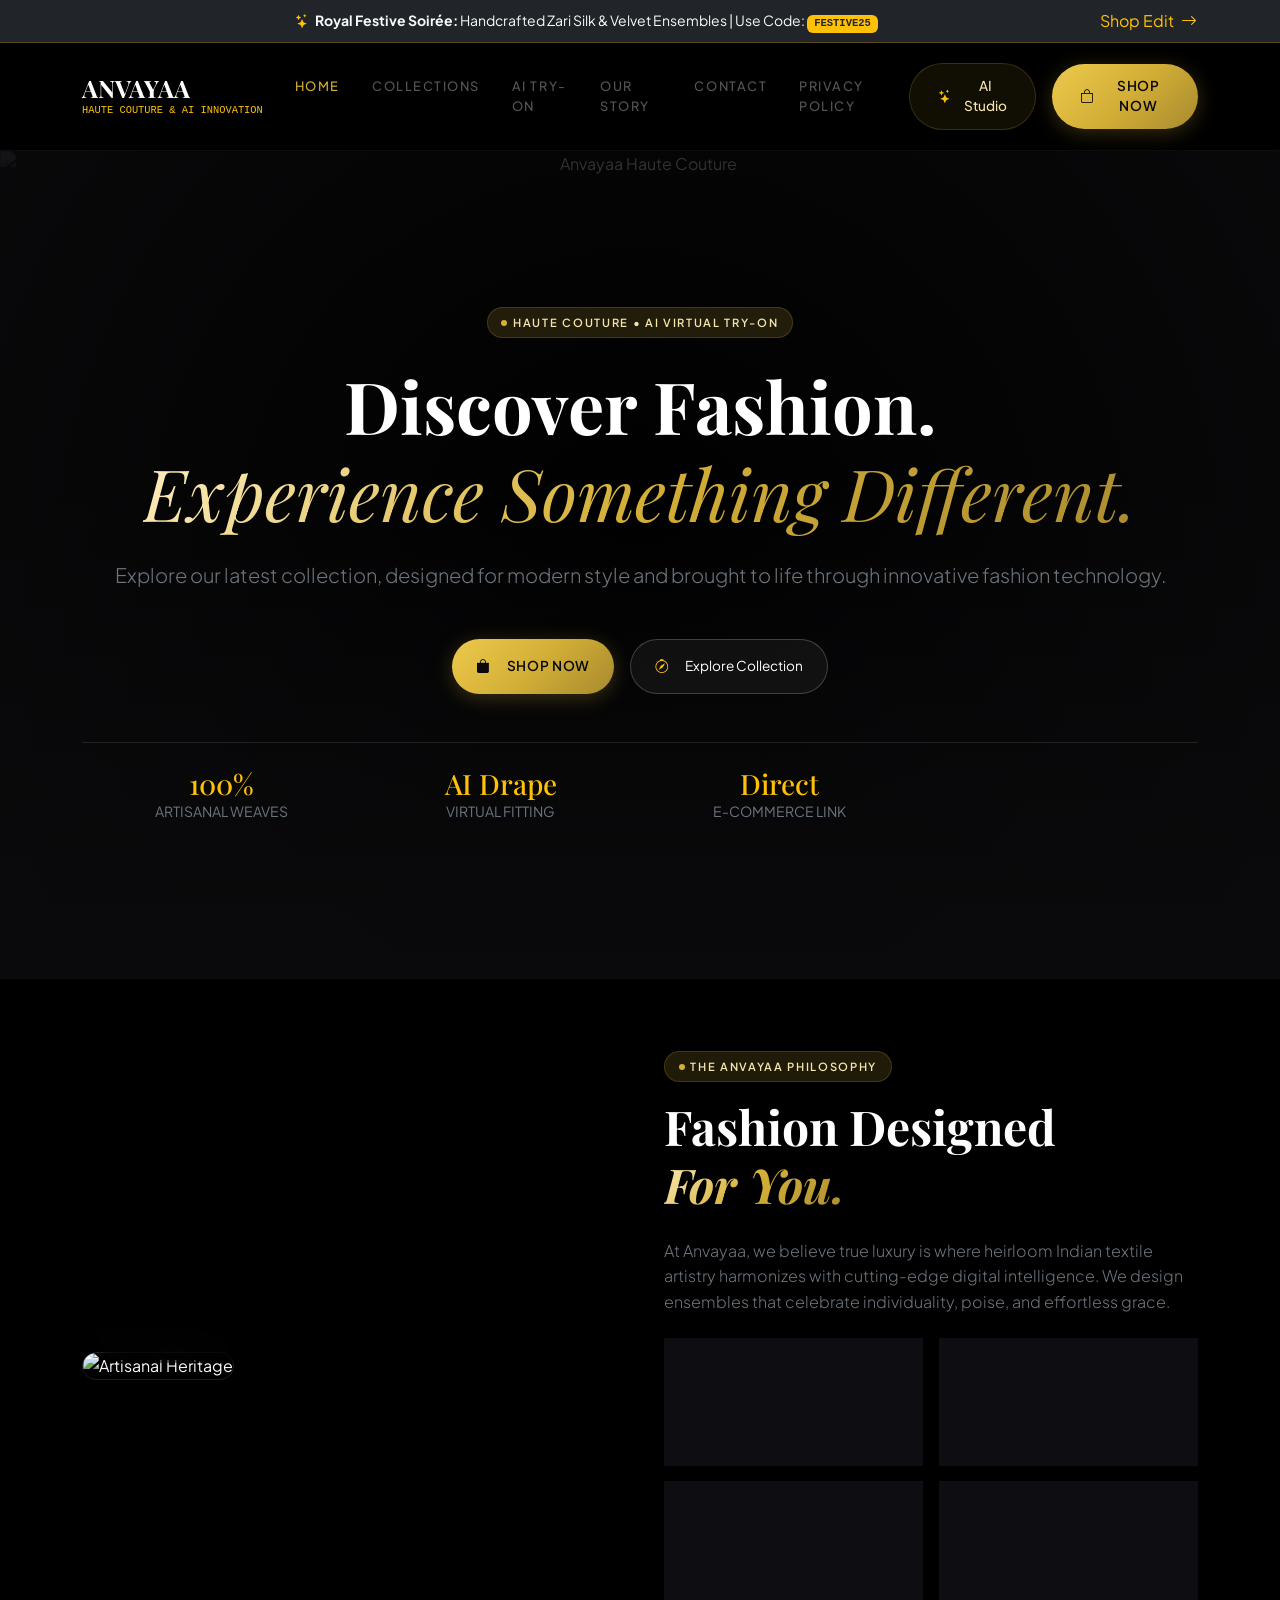
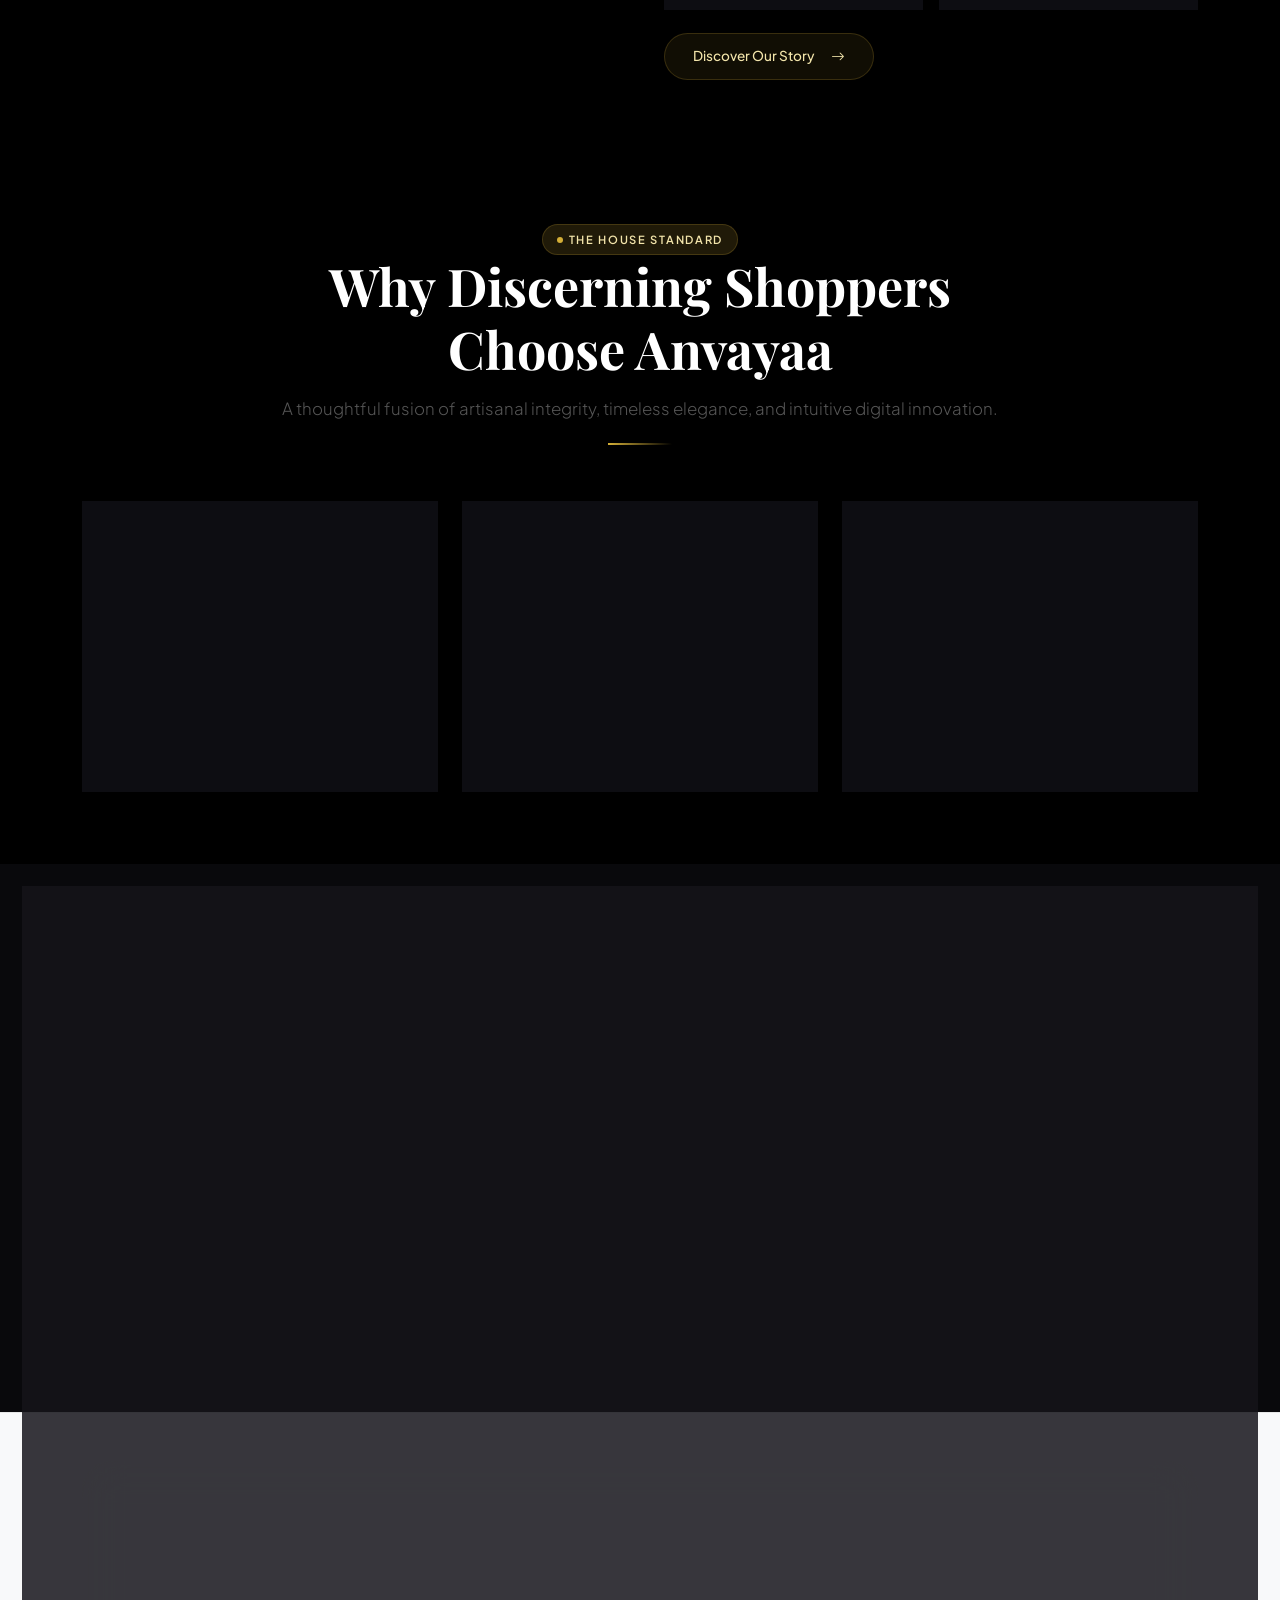
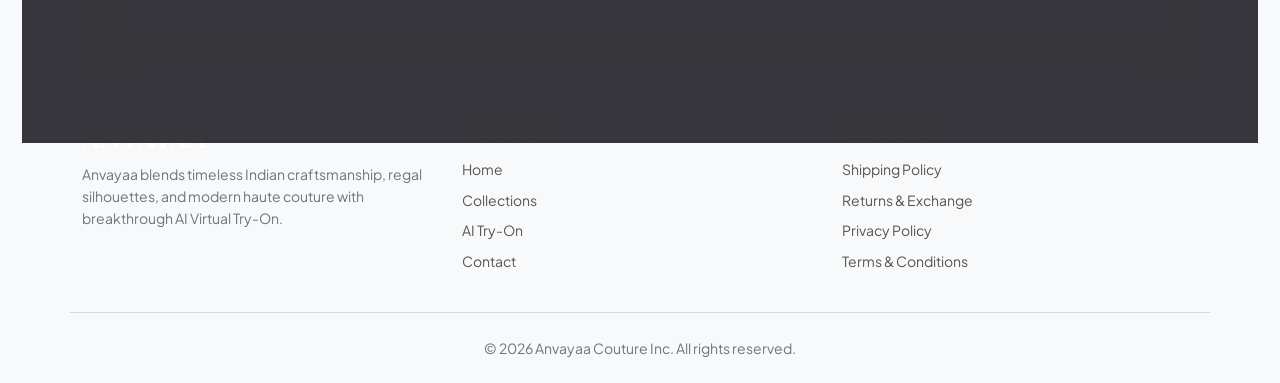
==== index.html @ 6bc441fd "site" ====
<!DOCTYPE html>
<html lang="en">
<head>
  <!-- Favicon -->
  <link rel="icon" type="image/png" href="favicon.png">
  <link rel="shortcut icon" href="favicon.ico">

  <meta charset="UTF-8">
  <meta name="viewport" content="width=device-width, initial-scale=1.0">
  <title>Anvayaa | Modern Haute Couture & AI Virtual Try-On</title>
  <meta name="description" content="Discover Anvayaa: Luxury Indian ethnic wear, regal bridal couture, contemporary fusion prêt, and cutting-edge AI Virtual Try-On.">
  <meta name="keywords" content="Anvayaa, Indian Haute Couture, AI Virtual Try-On, Luxury Bridal Lehengas, Designer Silk Sarees, Royal Anarkalis, Men Imperial Bandhgalas">
  <link rel="canonical" href="https://anvayaafashion.com/">

  <!-- OpenGraph Tags -->
  <meta property="og:type" content="website">
  <meta property="og:title" content="Anvayaa | Modern Couture & AI Virtual Try-On">
  <meta property="og:description" content="Anvayaa blends timeless Indian craftsmanship, regal silhouettes, and modern haute couture with breakthrough AI Virtual Try-On.">
  <meta property="og:image" content="https://images.unsplash.com/photo-1558769132-cb1aea458c5e?w=1200&auto=format&fit=crop&q=80">
  <meta property="og:url" content="https://anvayaafashion.com/">

  <!-- Bootstrap 5 CSS CDN -->
  <link href="https://cdn.jsdelivr.net/npm/bootstrap@5.3.3/dist/css/bootstrap.min.css" rel="stylesheet">
  <!-- Bootstrap Icons CDN -->
  <link rel="stylesheet" href="https://cdn.jsdelivr.net/npm/bootstrap-icons@1.11.3/font/bootstrap-icons.min.css">
  
  <!-- Custom Luxury Stylesheet -->
  <link rel="stylesheet" href="css/styles.css">

  <!-- Schema.org JSON-LD Structured Data -->
  <script type="application/ld+json">
  {
    "@context": "https://schema.org",
    "@type": "ClothingStore",
    "name": "Anvayaa",
    "url": "https://anvayaafashion.com",
    "description": "Anvayaa blends timeless Indian craftsmanship, regal silhouettes, and modern haute couture with breakthrough AI Virtual Try-On.",
    "email": "concierge@anvayaafashion.com",
    "telephone": "+91 98765 43210",
    "sameAs": [
      "https://instagram.com/anvayaafashion",
      "https://facebook.com/anvayaafashion",
      "https://youtube.com/@anvayaafashion"
    ]
  }
  </script>
</head>
<body class="bg-black text-light">

  <!-- Top Announcement Bar -->
  <div class="bg-dark text-center py-2 px-3 border-bottom border-warning border-opacity-25">
    <div class="container d-flex justify-content-between align-items-center gap-2">
      <div class="small mx-auto text-warning-subtle text-truncate">
        <i class="bi bi-stars text-warning me-1"></i>
        <strong>Royal Festive Soirée:</strong> Handcrafted Zari Silk & Velvet Ensembles | Use Code: <span class="badge text-bg-warning text-dark font-monospace">FESTIVE25</span>
      </div>
      <a href="http://localhost:8100/products?category=festive" data-ecommerce-link="shop" target="_blank" class="btn btn-link text-warning p-0 small text-decoration-none d-none d-md-inline">
        Shop Edit <i class="bi bi-arrow-right ms-1"></i>
      </a>
    </div>
  </div>

  <!-- Navigation Bar -->
  <nav class="navbar navbar-expand-lg navbar-dark navbar-luxury sticky-top">
    <div class="container">
      <a class="navbar-brand d-flex flex-column text-white" href="index.html">
        <span class="font-serif-luxury fw-bold tracking-widest h4 m-0">ANVAYAA</span>
        <span class="small text-warning text-uppercase tracking-widest font-monospace" style="font-size: 0.65rem;">HAUTE COUTURE & AI INNOVATION</span>
      </a>

      <div class="d-flex align-items-center gap-2 d-lg-none">
        <a href="http://localhost:8100/products" data-ecommerce-link="shop" target="_blank" class="btn btn-gold btn-sm">SHOP NOW</a>
        <button class="navbar-toggler border-0 text-white" type="button" data-bs-toggle="offcanvas" data-bs-target="#offcanvasNavbar">
          <i class="bi bi-list fs-2"></i>
        </button>
      </div>

      <div class="collapse navbar-collapse" id="navbarNav">
        <ul class="navbar-nav mx-auto">
          <li class="nav-item"><a class="nav-link active" href="index.html">Home</a></li>
          <li class="nav-item"><a class="nav-link" href="collections.html">Collections</a></li>
          <li class="nav-item"><a class="nav-link" href="ai-try-on.html">AI Try-On</a></li>
          <li class="nav-item"><a class="nav-link" href="about.html">Our Story</a></li>
          <li class="nav-item"><a class="nav-link" href="contact.html">Contact</a></li>
          <li class="nav-item"><a class="nav-link" href="privacy-policy.html">Privacy Policy</a></li>
        </ul>

        <div class="d-flex align-items-center gap-3">
          <a href="http://localhost:8100/ai-try-ons" data-ecommerce-link="ai-try-on" target="_blank" class="btn btn-gold-outline btn-sm">
            <i class="bi bi-stars text-warning me-1"></i> AI Studio
          </a>
          <a href="http://localhost:8100/products" data-ecommerce-link="shop" target="_blank" class="btn btn-gold btn-sm">
            <i class="bi bi-bag me-1"></i> SHOP NOW
          </a>
        </div>
      </div>
    </div>
  </nav>

  <!-- Mobile Offcanvas Drawer -->
  <div class="offcanvas offcanvas-end bg-black text-white" tabindex="-1" id="offcanvasNavbar">
    <div class="offcanvas-header border-bottom border-secondary border-opacity-25">
      <h5 class="offcanvas-title font-serif-luxury text-warning">ANVAYAA NAVIGATION</h5>
      <button type="button" class="btn-close btn-close-white" data-bs-dismiss="offcanvas"></button>
    </div>
    <div class="offcanvas-body d-flex flex-column justify-content-between">
      <ul class="navbar-nav">
        <li class="nav-item py-2"><a class="nav-link text-white fs-5 font-serif-luxury" href="index.html">Home</a></li>
        <li class="nav-item py-2"><a class="nav-link text-white fs-5 font-serif-luxury" href="collections.html">Collections</a></li>
        <li class="nav-item py-2"><a class="nav-link text-white fs-5 font-serif-luxury" href="ai-try-on.html">AI Virtual Try-On</a></li>
        <li class="nav-item py-2"><a class="nav-link text-white fs-5 font-serif-luxury" href="about.html">Our Story</a></li>
        <li class="nav-item py-2"><a class="nav-link text-white fs-5 font-serif-luxury" href="contact.html">Contact Concierge</a></li>
        <li class="nav-item py-2"><a class="nav-link text-white fs-5 font-serif-luxury" href="privacy-policy.html">Privacy Policy</a></li>
      </ul>

      <div class="py-4">
        <a href="http://localhost:8100/products" data-ecommerce-link="shop" target="_blank" class="btn btn-gold w-100 py-3 mb-3">
          <i class="bi bi-bag me-2"></i> SHOP ON E-COMMERCE
        </a>
      </div>
    </div>
  </div>

  <main>
    <!-- HERO SECTION -->
    <section class="hero-section text-center text-white py-5">
      <img src="https://images.unsplash.com/photo-1558769132-cb1aea458c5e?w=1920&auto=format&fit=crop&q=85" alt="Anvayaa Haute Couture" class="hero-bg-img">
      <div class="hero-overlay"></div>
      
      <div class="container position-relative z-1 py-5">
        <div class="mb-4">
          <span class="badge-gold-glow">HAUTE COUTURE • AI VIRTUAL TRY-ON</span>
        </div>
        <h1 class="display-2 font-serif-luxury fw-bold mb-4">
          Discover Fashion. <br>
          <span class="gold-gradient-text fst-italic fw-normal">Experience Something Different.</span>
        </h1>
        <p class="lead text-secondary max-w-2xl mx-auto fw-light mb-5">
          Explore our latest collection, designed for modern style and brought to life through innovative fashion technology.
        </p>

        <div class="d-flex flex-column flex-sm-row justify-content-center gap-3">
          <a href="http://localhost:8100/products" data-ecommerce-link="shop" target="_blank" class="btn btn-gold px-4 py-3">
            <i class="bi bi-bag-fill me-2"></i> SHOP NOW
          </a>
          <a href="collections.html" class="btn btn-luxury-outline px-4 py-3">
            <i class="bi bi-compass me-2 text-warning"></i> Explore Collection
          </a>
        </div>

        <div class="row text-center mt-5 pt-4 border-top border-white border-opacity-10 max-w-3xl mx-auto">
          <div class="col-6 col-md-3 mb-3 mb-md-0">
            <div class="h3 font-serif-luxury text-warning mb-0">100%</div>
            <div class="small text-uppercase text-secondary">Artisanal Weaves</div>
          </div>

          <div class="col-6 col-md-3">
            <div class="h3 font-serif-luxury text-warning mb-0">AI Drape</div>
            <div class="small text-uppercase text-secondary">Virtual Fitting</div>
          </div>
          <div class="col-6 col-md-3">
            <div class="h3 font-serif-luxury text-warning mb-0">Direct</div>
            <div class="small text-uppercase text-secondary">E-Commerce Link</div>
          </div>
        </div>
      </div>
    </section>

    <!-- BRAND STORY INTRODUCTION -->
    <section class="py-5 bg-black" id="brand-story">
      <div class="container py-4">
        <div class="row align-items-center g-5">
          <div class="col-lg-6">
            <div class="position-relative">
              <img src="https://images.unsplash.com/photo-1610030469983-98e550d6193c?w=1000&auto=format&fit=crop&q=80" alt="Artisanal Heritage" class="img-fluid rounded-4 shadow-lg border border-secondary border-opacity-25">
              <div class="position-absolute bottom-0 start-0 end-0 p-4 m-3 glass-card-gold border-warning border-opacity-25">
                <div class="d-flex align-items-center gap-3">
                  <div class="rounded-circle bg-warning bg-opacity-20 p-2 text-warning">
                    <i class="bi bi-stars fs-4"></i>
                  </div>
                  <div>
                    <div class="fw-bold text-white small">The Soul of Craftsmanship</div>
                    <div class="small text-secondary" style="font-size: 0.75rem;">Hand-embellished zari, mulberry silks & bespoke draping</div>
                  </div>
                </div>
              </div>
            </div>
          </div>

          <div class="col-lg-6">
            <span class="badge-gold-glow mb-3">THE ANVAYAA PHILOSOPHY</span>
            <h2 class="display-5 font-serif-luxury fw-bold text-white mb-4">
              Fashion Designed <br><span class="gold-gradient-text fst-italic font-normal">For You.</span>
            </h2>
            <p class="text-secondary fw-light mb-4">
              At Anvayaa, we believe true luxury is where heirloom Indian textile artistry harmonizes with cutting-edge digital intelligence. We design ensembles that celebrate individuality, poise, and effortless grace.
            </p>

            <div class="row g-3 mb-4">
              <div class="col-sm-6">
                <div class="p-3 glass-card h-100">
                  <div class="text-warning small fw-bold text-uppercase mb-1"><i class="bi bi-feather me-1"></i> Fashion Quality</div>
                  <div class="small text-secondary">Finest handwoven silks, modal blends, and meticulous tailoring.</div>
                </div>
              </div>
              <div class="col-sm-6">
                <div class="p-3 glass-card h-100">
                  <div class="text-warning small fw-bold text-uppercase mb-1"><i class="bi bi-palette me-1"></i> Design Approach</div>
                  <div class="small text-secondary">Regal imperial silhouettes tailored for contemporary cosmopolitan life.</div>
                </div>
              </div>
              <div class="col-sm-6">
                <div class="p-3 glass-card h-100">
                  <div class="text-warning small fw-bold text-uppercase mb-1"><i class="bi bi-heart me-1"></i> Customer First</div>
                  <div class="small text-secondary">Intuitive AI visualization and effortless shopping direct from our store.</div>
                </div>
              </div>
              <div class="col-sm-6">
                <div class="p-3 glass-card h-100">
                  <div class="text-warning small fw-bold text-uppercase mb-1"><i class="bi bi-shield-check me-1"></i> Integrity</div>
                  <div class="small text-secondary">Transparent craftsmanship, secure commerce, and privacy safeguards.</div>
                </div>
              </div>
            </div>

            <a href="about.html" class="btn btn-gold-outline">
              Discover Our Story <i class="bi bi-arrow-right ms-2"></i>
            </a>
          </div>
        </div>
      </div>
    </section>

    <!-- WHY CHOOSE US SECTION -->
    <section class="py-5 bg-black">
      <div class="container py-4">
        <div class="section-header">
          <span class="badge-gold-glow">THE HOUSE STANDARD</span>
          <h2>Why Discerning Shoppers Choose Anvayaa</h2>
          <p>A thoughtful fusion of artisanal integrity, timeless elegance, and intuitive digital innovation.</p>
          <div class="divider-gold"></div>
        </div>

        <div class="row g-4">
          <div class="col-md-6 col-lg-4">
            <div class="glass-card p-4 h-100 d-flex flex-column justify-content-between">
              <div>
                <div class="rounded-3 bg-warning bg-opacity-15 p-3 text-warning d-inline-block mb-3"><i class="bi bi-gem fs-4"></i></div>
                <h3 class="h5 font-serif-luxury text-white">Artisanal Quality</h3>
                <p class="small text-secondary">Every fabric, thread, and gemstone is selected with rigorous attention to drape, texture, and lasting durability.</p>
              </div>
              <div class="pt-3 border-top border-secondary border-opacity-25 text-warning small text-uppercase fw-bold">Craftsmanship</div>
            </div>
          </div>

          <div class="col-md-6 col-lg-4">
            <div class="glass-card p-4 h-100 d-flex flex-column justify-content-between">
              <div>
                <div class="rounded-3 bg-warning bg-opacity-15 p-3 text-warning d-inline-block mb-3"><i class="bi bi-palette fs-4"></i></div>
                <h3 class="h5 font-serif-luxury text-white">Curated Modern Style</h3>
                <p class="small text-secondary">Timeless royal Indian heritage gracefully unified with sleek contemporary silhouettes and runway trends.</p>
              </div>
              <div class="pt-3 border-top border-secondary border-opacity-25 text-warning small text-uppercase fw-bold">Design Ethos</div>
            </div>
          </div>

          <div class="col-md-6 col-lg-4">
            <div class="glass-card p-4 h-100 d-flex flex-column justify-content-between">
              <div>
                <div class="rounded-3 bg-warning bg-opacity-15 p-3 text-warning d-inline-block mb-3"><i class="bi bi-cpu fs-4"></i></div>
                <h3 class="h5 font-serif-luxury text-white">AI Virtual Try-On</h3>
                <p class="small text-secondary">Visualize apparel on your own photo before placing an order. Experience natural drape and fit simulation.</p>
              </div>
              <div class="pt-3 border-top border-secondary border-opacity-25 text-warning small text-uppercase fw-bold">Innovation</div>
            </div>
          </div>
        </div>
      </div>
    </section>

    <!-- PROMOTIONAL CTA BANNER -->
    <section class="py-5" style="background-color: #09090C;">
      <div class="container py-4">
        <div class="glass-card-gold p-5 text-center position-relative overflow-hidden">
          <div class="position-relative z-1 max-w-2xl mx-auto">
            <span class="badge-gold-glow mb-3">OFFICIAL E-COMMERCE STORE OPEN</span>
            <h2 class="display-5 font-serif-luxury fw-bold text-white mb-3">
              Ready to Discover Your Next <br><span class="gold-gradient-text fst-italic">Signature Couture Piece?</span>
            </h2>
            <p class="text-secondary fw-light mb-4">
              Step into our official online store to browse the complete catalog, choose custom sizes, experience live AI try-ons, and enjoy swift doorstep delivery.
            </p>
            <a href="http://localhost:8100/products" data-ecommerce-link="shop" target="_blank" class="btn btn-gold btn-lg px-5 py-3">
              <i class="bi bi-bag-fill me-2"></i> SHOP NOW ON E-COMMERCE
            </a>
          </div>
        </div>
      </div>
    </section>
  </main>

  <!-- FOOTER -->
  <footer class="pt-5 pb-4">
    <div class="container">
      <div class="glass-card-gold p-4 p-md-5 mb-5 border-warning border-opacity-25">
        <div class="row align-items-center g-4">
          <div class="col-lg-6">
            <div class="text-warning small text-uppercase fw-bold mb-1"><i class="bi bi-stars me-1"></i> Private VIP Salon</div>
            <h3 class="h3 font-serif-luxury text-white mb-2">Receive Exclusive Preview Invites</h3>
            <p class="small text-secondary mb-0">Join our discerning circle for early access to limited drops and private trunk shows.</p>
          </div>
          <div class="col-lg-6">
            <form id="vip-newsletter-form" class="d-flex gap-2">
              <input type="email" required placeholder="Enter your VIP email address..." class="form-control rounded-pill bg-black border-secondary text-white px-4">
              <button type="submit" class="btn btn-gold text-nowrap">Join Circle</button>
            </form>
            <div id="vip-form-response" class="mt-2"></div>
          </div>
        </div>
      </div>

      <div class="row g-4 pb-4 border-bottom border-secondary border-opacity-25">
        <div class="col-lg-4">
          <span class="font-serif-luxury h3 fw-bold text-white">ANVAYAA</span>
          <p class="small text-secondary mt-2">Anvayaa blends timeless Indian craftsmanship, regal silhouettes, and modern haute couture with breakthrough AI Virtual Try-On.</p>
        </div>
        <div class="col-6 col-md-4">
          <div class="small text-white text-uppercase fw-bold mb-3">Navigation</div>
          <ul class="list-unstyled small">
            <li class="mb-2"><a href="index.html">Home</a></li>
            <li class="mb-2"><a href="collections.html">Collections</a></li>
            <li class="mb-2"><a href="ai-try-on.html">AI Try-On</a></li>
            <li class="mb-2"><a href="contact.html">Contact</a></li>
          </ul>
        </div>
        <div class="col-6 col-md-4">
          <div class="small text-white text-uppercase fw-bold mb-3">Client Care</div>
          <ul class="list-unstyled small">
            <li class="mb-2"><a href="shipping-policy.html">Shipping Policy</a></li>
            <li class="mb-2"><a href="return-refund-policy.html">Returns & Exchange</a></li>
            <li class="mb-2"><a href="privacy-policy.html">Privacy Policy</a></li>
            <li class="mb-2"><a href="terms.html">Terms & Conditions</a></li>
          </ul>
        </div>
      </div>
      <div class="pt-4 text-center small text-secondary">© 2026 Anvayaa Couture Inc. All rights reserved.</div>
    </div>
  </footer>

  <script src="https://cdn.jsdelivr.net/npm/bootstrap@5.3.3/dist/js/bootstrap.bundle.min.js"></script>
  <script src="js/config.js"></script>
  <script src="js/main.js"></script>

  <script src="js/ai-try-on.js"></script>
</body>
</html>
---- css/styles.css ----
/* ==========================================================================
   Anvayaa Haute Couture - Standalone HTML5 / CSS3 / Bootstrap 5 Luxury Theme
   ========================================================================== */

@import url('https://fonts.googleapis.com/css2?family=Playfair+Display:ital,wght@0,400..900;1,400..900&family=Plus+Jakarta+Sans:ital,wght@0,200..800;1,200..800&display=swap');

:root {
  --bg-primary: #ffffff;
  --bg-secondary: #f5f5f5;
  --bg-card: #ffffff;
  --bg-glass: rgba(255, 255, 255, 0.9);
  
  --gold-primary: #D4AF37;
  --gold-light: #F3E5AB;
  --gold-dark: #997F25;
  --gold-gradient: linear-gradient(135deg, #ECC94B 0%, #D4AF37 50%, #A68A2E 100%);
  
  --text-primary: #212529;
  --text-secondary: #555555;
  --text-muted: #777777;
  
  --border-subtle: rgba(212, 175, 55, 0.2);
  --border-glass: rgba(255, 255, 255, 0.08);

  --font-serif: 'Playfair Display', Georgia, serif;
  --font-sans: 'Plus Jakarta Sans', -apple-system, sans-serif;
}

html {
  scroll-behavior: smooth;
}

body {
  background-color: var(--bg-primary);
  color: var(--text-primary);
  font-family: var(--font-sans);
  overflow-x: hidden;
  line-height: 1.6;
}

::selection {
  background: var(--gold-primary);
  color: #000;
}

/* Typography Classes */
.font-serif-luxury {
  font-family: var(--font-serif);
}

.font-sans-modern {
  font-family: var(--font-sans);
}

.gold-gradient-text {
  background: linear-gradient(135deg, #FFF0C2 0%, #D4AF37 50%, #AA8C30 100%);
  -webkit-background-clip: text;
  -webkit-text-fill-color: transparent;
}

/* Luxury Glassmorphism & Cards */
.glass-card {
  background: rgba(18, 18, 24, 0.75);
  backdrop-filter: blur(16px);
  -webkit-backdrop-filter: blur(16px);
  border: 1px solid var(--border-glass);
  border-radius: 1.5rem;
}

.glass-card-gold {
  background: rgba(22, 20, 26, 0.85);
  backdrop-filter: blur(20px);
  -webkit-backdrop-filter: blur(20px);
  border: 1px solid var(--border-subtle);
  border-radius: 1.75rem;
  box-shadow: 0 10px 40px rgba(0, 0, 0, 0.4);
}

/* Luxury Buttons */
.btn-gold {
  background: var(--gold-gradient);
  color: #0A0A0C !important;
  font-weight: 600;
  letter-spacing: 0.05em;
  border: none;
  border-radius: 50rem;
  padding: 0.75rem 1.75rem;
  transition: all 0.3s cubic-bezier(0.4, 0, 0.2, 1);
  box-shadow: 0 4px 20px rgba(212, 175, 55, 0.25);
  display: inline-flex;
  align-items: center;
  justify-content: center;
  gap: 0.5rem;
  text-transform: uppercase;
  font-size: 0.85rem;
}

.btn-gold:hover {
  background: linear-gradient(135deg, #FFF3C4 0%, #E5C158 50%, #C4A135 100%);
  box-shadow: 0 6px 28px rgba(212, 175, 55, 0.45);
  transform: translateY(-2px);
  color: #000 !important;
}

.btn-gold-outline {
  background: rgba(212, 175, 55, 0.08);
  color: var(--gold-light) !important;
  border: 1px solid var(--border-subtle);
  border-radius: 50rem;
  padding: 0.75rem 1.75rem;
  transition: all 0.3s ease;
  display: inline-flex;
  align-items: center;
  justify-content: center;
  gap: 0.5rem;
  font-size: 0.85rem;
  font-weight: 500;
}

.btn-gold-outline:hover {
  background: rgba(212, 175, 55, 0.2);
  border-color: var(--gold-primary);
  color: #FFF0C2 !important;
  transform: translateY(-2px);
}

.btn-luxury-outline {
  background: rgba(255, 255, 255, 0.05);
  color: #fff !important;
  border: 1px solid rgba(255, 255, 255, 0.2);
  border-radius: 50rem;
  padding: 0.75rem 1.75rem;
  transition: all 0.3s ease;
  display: inline-flex;
  align-items: center;
  justify-content: center;
  gap: 0.5rem;
  font-size: 0.85rem;
}

.btn-luxury-outline:hover {
  background: rgba(255, 255, 255, 0.15);
  border-color: rgba(255, 255, 255, 0.4);
}

/* Badges */
.badge-gold-glow {
  background: rgba(212, 175, 55, 0.15);
  color: var(--gold-light);
  border: 1px solid var(--border-subtle);
  padding: 0.35rem 0.85rem;
  border-radius: 50rem;
  font-size: 0.7rem;
  letter-spacing: 0.15em;
  text-transform: uppercase;
  font-weight: 600;
  display: inline-flex;
  align-items: center;
  gap: 0.35rem;
}

.badge-gold-glow::before {
  content: '';
  width: 6px;
  height: 6px;
  border-radius: 50%;
  background: var(--gold-primary);
  display: inline-block;
}

/* Header & Navbar */
.navbar-luxury {
  background: transparent;
  transition: all 0.3s ease;
  border-bottom: 1px solid rgba(255, 255, 255, 0.05);
  padding: 1.25rem 0;
}

.navbar-luxury.scrolled {
  background: rgba(10, 10, 12, 0.92);
  backdrop-filter: blur(18px);
  border-bottom: 1px solid var(--border-subtle);
  padding: 0.85rem 0;
  box-shadow: 0 10px 30px rgba(0, 0, 0, 0.5);
}

.navbar-luxury .nav-link {
  color: var(--text-secondary) !important;
  font-size: 0.8rem;
  letter-spacing: 0.12em;
  text-transform: uppercase;
  font-weight: 500;
  padding: 0.5rem 1rem !important;
  transition: color 0.3s ease;
}

.navbar-luxury .nav-link:hover,
.navbar-luxury .nav-link.active {
  color: var(--gold-primary) !important;
}

/* Hero Section */
.hero-section {
  position: relative;
  min-height: 92vh;
  display: flex;
  align-items: center;
  background: #000;
  overflow: hidden;
}

.hero-bg-img {
  position: absolute;
  inset: 0;
  width: 100%;
  height: 100%;
  object-fit: cover;
  opacity: 0.45;
  filter: brightness(0.7);
}

.hero-overlay {
  position: absolute;
  inset: 0;
  background: radial-gradient(circle at center, transparent 0%, rgba(10, 10, 12, 0.85) 100%),
              linear-gradient(to top, #0A0A0C 0%, transparent 60%);
}

/* Section Header */
.section-header {
  max-width: 48rem;
  margin-left: auto;
  margin-right: auto;
  text-align: center;
  margin-bottom: 3.5rem;
}

.section-header h2 {
  font-family: var(--font-serif);
  font-weight: 700;
  font-size: 2.5rem;
  color: #fff;
  line-height: 1.2;
}

@media (min-width: 768px) {
  .section-header h2 {
    font-size: 3.25rem;
  }
}

.section-header p {
  color: var(--text-secondary);
  font-weight: 300;
  font-size: 1.05rem;
  margin-top: 1rem;
}

.divider-gold {
  width: 4rem;
  height: 2px;
  background: linear-gradient(90deg, var(--gold-primary), transparent);
  margin: 1.25rem auto 0;
}

/* 360 Viewer Canvas */
.viewer-canvas-box {
  position: relative;
  width: 100%;
  aspect-ratio: 3/4;
  border-radius: 1.25rem;
  overflow: hidden;
  background: #000;
  border: 1px solid var(--border-glass);
}

.viewer-canvas-box img {
  width: 100%;
  height: 100%;
  object-fit: cover;
  transition: transform 0.5s ease;
}

.viewer-canvas-box img.zoomed {
  transform: scale(1.3);
  cursor: zoom-out;
}

/* Footer */
footer {
  background: #f8f9fa;
  border-top: 1px solid rgba(0, 0, 0, 0.08);
}

footer a {
  color: var(--text-secondary);
  text-decoration: none;
  transition: color 0.3s ease;
}

footer a:hover {
  color: var(--gold-primary);
}

/* Custom Scrollbar */
::-webkit-scrollbar {
  width: 8px;
}
::-webkit-scrollbar-track {
  background: #0A0A0C;
}
::-webkit-scrollbar-thumb {
  background: #27272A;
  border-radius: 4px;
}
::-webkit-scrollbar-thumb:hover {
  background: var(--gold-primary);
}
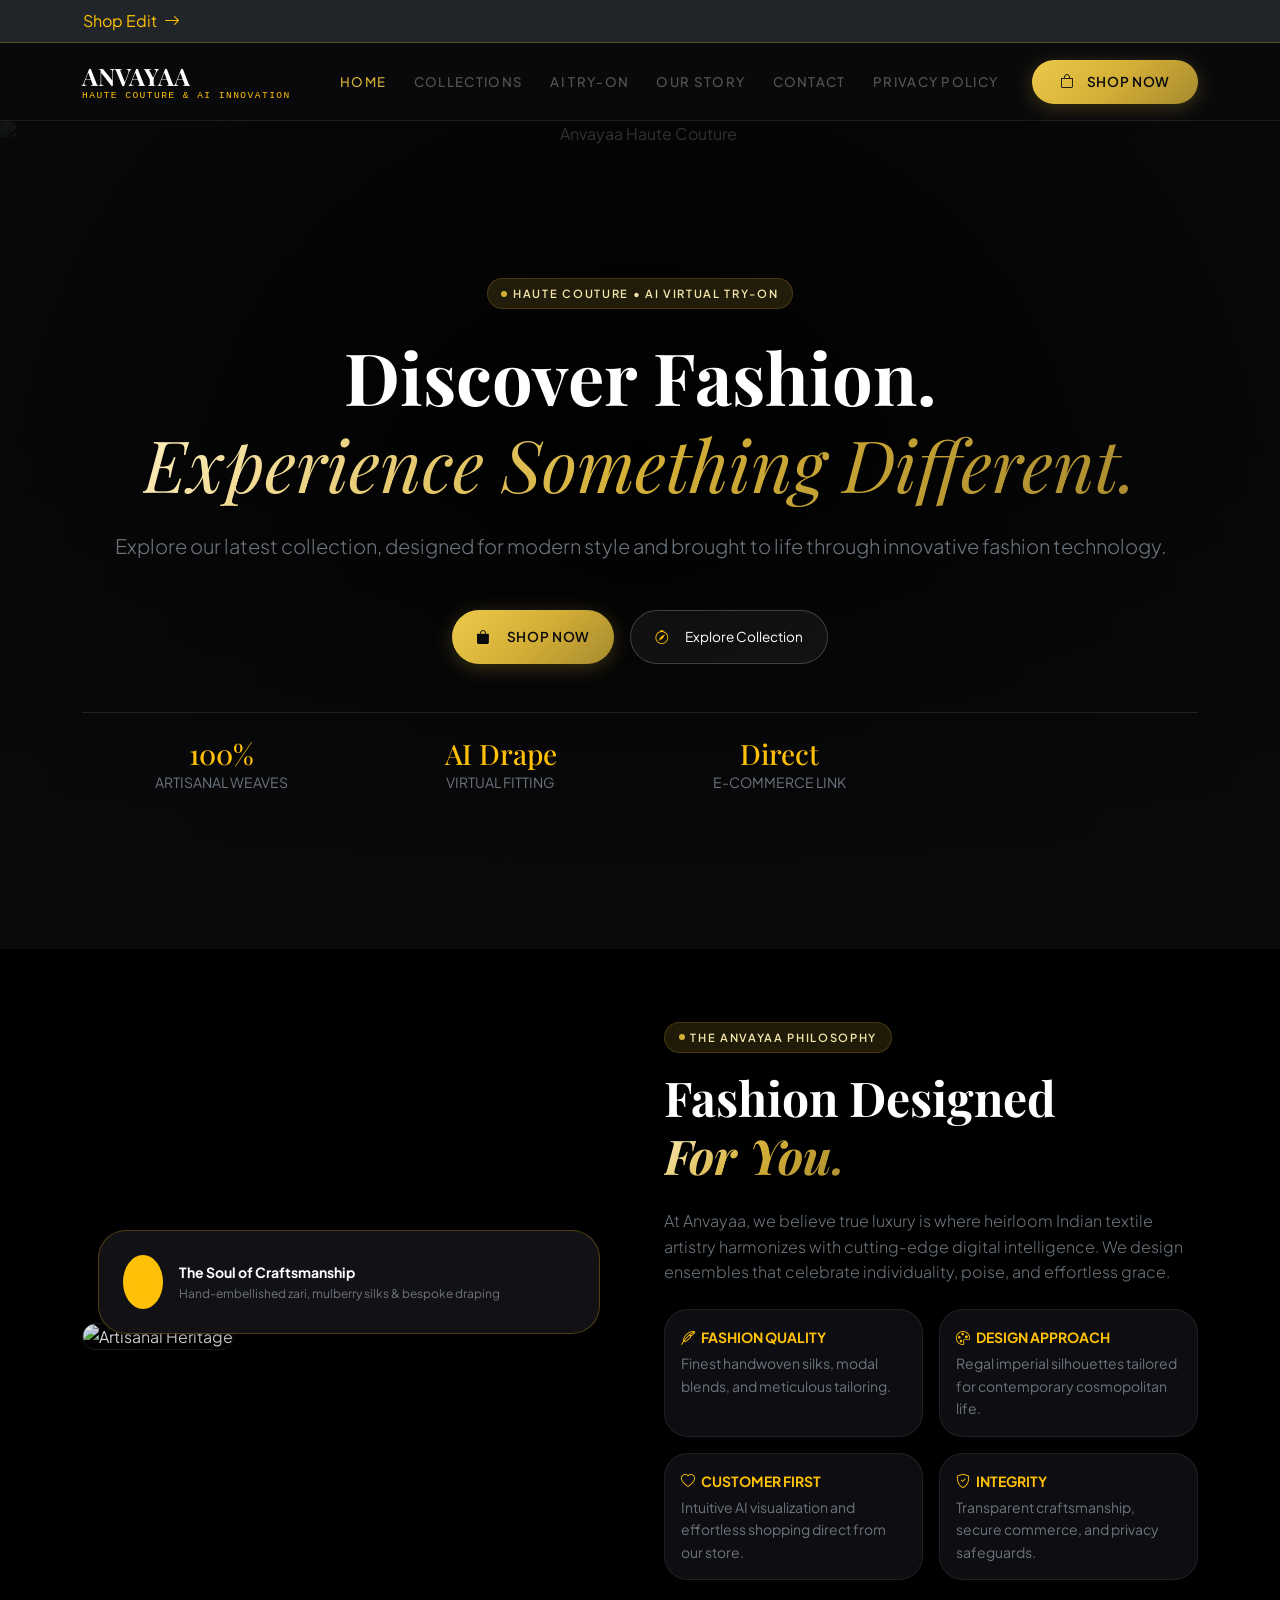
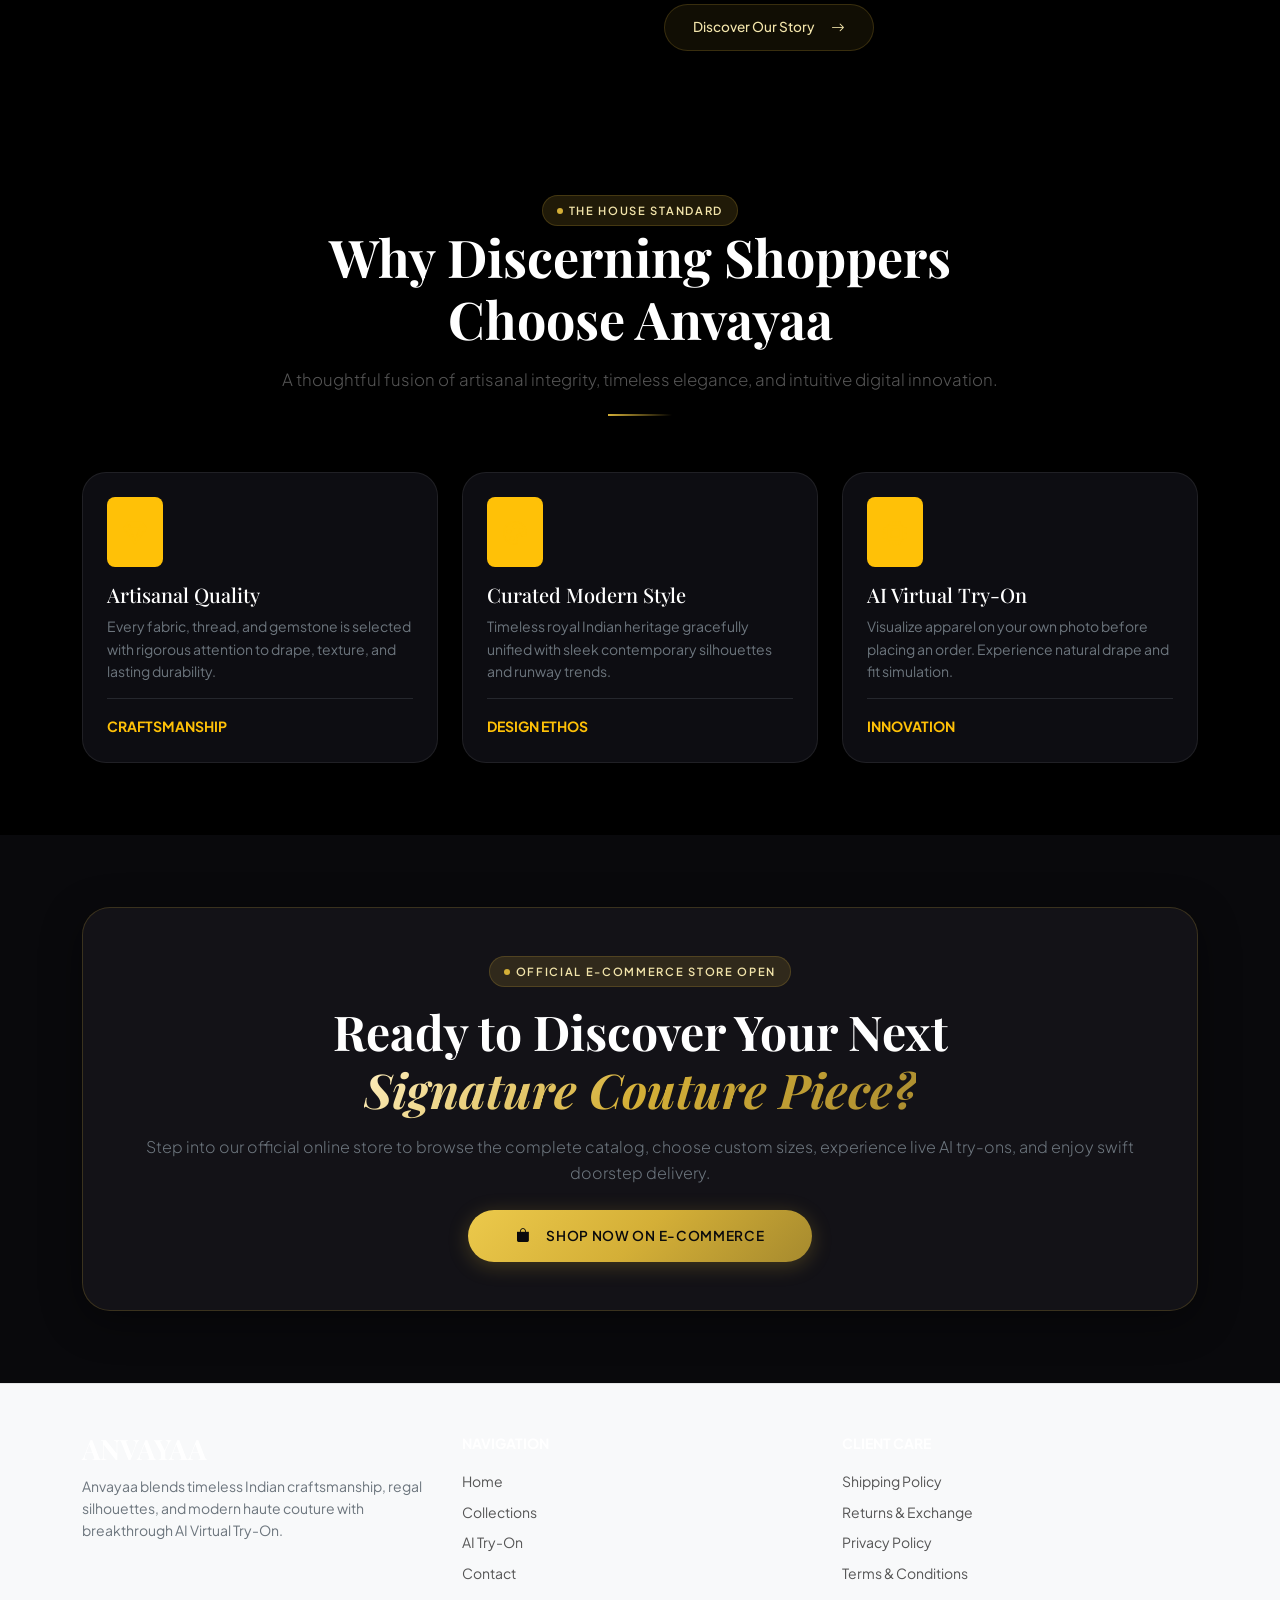
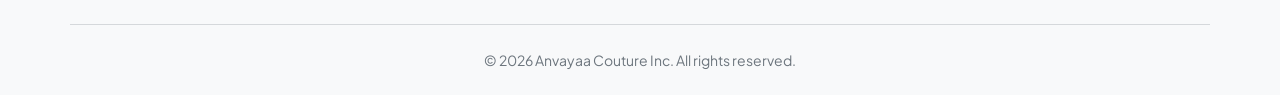
==== commit 698583cd: "fix" ====
--- a/index.html
+++ b/index.html
@@ -50,10 +50,10 @@
   <!-- Top Announcement Bar -->
   <div class="bg-dark text-center py-2 px-3 border-bottom border-warning border-opacity-25">
     <div class="container d-flex justify-content-between align-items-center gap-2">
-      <div class="small mx-auto text-warning-subtle text-truncate">
+      <!-- <div class="small mx-auto text-warning-subtle text-truncate">
         <i class="bi bi-stars text-warning me-1"></i>
         <strong>Royal Festive Soirée:</strong> Handcrafted Zari Silk & Velvet Ensembles | Use Code: <span class="badge text-bg-warning text-dark font-monospace">FESTIVE25</span>
-      </div>
+      </div> -->
       <a href="http://localhost:8100/products?category=festive" data-ecommerce-link="shop" target="_blank" class="btn btn-link text-warning p-0 small text-decoration-none d-none d-md-inline">
         Shop Edit <i class="bi bi-arrow-right ms-1"></i>
       </a>
@@ -63,14 +63,14 @@
   <!-- Navigation Bar -->
   <nav class="navbar navbar-expand-lg navbar-dark navbar-luxury sticky-top">
     <div class="container">
-      <a class="navbar-brand d-flex flex-column text-white" href="index.html">
+      <a class="navbar-brand d-flex flex-column text-white text-decoration-none" href="index.html">
         <span class="font-serif-luxury fw-bold tracking-widest h4 m-0">ANVAYAA</span>
-        <span class="small text-warning text-uppercase tracking-widest font-monospace" style="font-size: 0.65rem;">HAUTE COUTURE & AI INNOVATION</span>
+        <span class="small text-warning text-uppercase tracking-widest font-monospace navbar-subbrand">HAUTE COUTURE &amp; AI INNOVATION</span>
       </a>
 
       <div class="d-flex align-items-center gap-2 d-lg-none">
-        <a href="http://localhost:8100/products" data-ecommerce-link="shop" target="_blank" class="btn btn-gold btn-sm">SHOP NOW</a>
-        <button class="navbar-toggler border-0 text-white" type="button" data-bs-toggle="offcanvas" data-bs-target="#offcanvasNavbar">
+        <a href="http://localhost:8100/products" data-ecommerce-link="shop" target="_blank" class="btn btn-gold btn-sm px-3 py-1">SHOP</a>
+        <button class="navbar-toggler border-0 text-white p-1" type="button" data-bs-toggle="offcanvas" data-bs-target="#offcanvasNavbar" aria-label="Toggle navigation">
           <i class="bi bi-list fs-2"></i>
         </button>
       </div>
@@ -86,9 +86,6 @@
         </ul>
 
         <div class="d-flex align-items-center gap-3">
-          <a href="http://localhost:8100/ai-try-ons" data-ecommerce-link="ai-try-on" target="_blank" class="btn btn-gold-outline btn-sm">
-            <i class="bi bi-stars text-warning me-1"></i> AI Studio
-          </a>
           <a href="http://localhost:8100/products" data-ecommerce-link="shop" target="_blank" class="btn btn-gold btn-sm">
             <i class="bi bi-bag me-1"></i> SHOP NOW
           </a>
@@ -99,27 +96,31 @@
 
   <!-- Mobile Offcanvas Drawer -->
   <div class="offcanvas offcanvas-end bg-black text-white" tabindex="-1" id="offcanvasNavbar">
-    <div class="offcanvas-header border-bottom border-secondary border-opacity-25">
-      <h5 class="offcanvas-title font-serif-luxury text-warning">ANVAYAA NAVIGATION</h5>
-      <button type="button" class="btn-close btn-close-white" data-bs-dismiss="offcanvas"></button>
-    </div>
-    <div class="offcanvas-body d-flex flex-column justify-content-between">
-      <ul class="navbar-nav">
-        <li class="nav-item py-2"><a class="nav-link text-white fs-5 font-serif-luxury" href="index.html">Home</a></li>
-        <li class="nav-item py-2"><a class="nav-link text-white fs-5 font-serif-luxury" href="collections.html">Collections</a></li>
-        <li class="nav-item py-2"><a class="nav-link text-white fs-5 font-serif-luxury" href="ai-try-on.html">AI Virtual Try-On</a></li>
-        <li class="nav-item py-2"><a class="nav-link text-white fs-5 font-serif-luxury" href="about.html">Our Story</a></li>
-        <li class="nav-item py-2"><a class="nav-link text-white fs-5 font-serif-luxury" href="contact.html">Contact Concierge</a></li>
-        <li class="nav-item py-2"><a class="nav-link text-white fs-5 font-serif-luxury" href="privacy-policy.html">Privacy Policy</a></li>
+    <div class="offcanvas-header border-bottom border-secondary border-opacity-25 px-4 py-3">
+      <div class="d-flex flex-column">
+        <span class="font-serif-luxury text-warning fw-bold h5 mb-0">ANVAYAA</span>
+        <span class="small text-secondary font-monospace" style="font-size: 0.6rem;">MENU</span>
+      </div>
+      <button type="button" class="btn-close btn-close-white" data-bs-dismiss="offcanvas" aria-label="Close"></button>
+    </div>
+    <div class="offcanvas-body d-flex flex-column justify-content-between p-4">
+      <ul class="navbar-nav gap-2">
+        <li class="nav-item"><a class="nav-link active fs-5 font-serif-luxury" href="index.html">Home</a></li>
+        <li class="nav-item"><a class="nav-link fs-5 font-serif-luxury" href="collections.html">Collections</a></li>
+        <li class="nav-item"><a class="nav-link fs-5 font-serif-luxury" href="ai-try-on.html">AI Virtual Try-On</a></li>
+        <li class="nav-item"><a class="nav-link fs-5 font-serif-luxury" href="about.html">Our Story</a></li>
+        <li class="nav-item"><a class="nav-link fs-5 font-serif-luxury" href="contact.html">Contact Concierge</a></li>
+        <li class="nav-item"><a class="nav-link fs-5 font-serif-luxury" href="privacy-policy.html">Privacy Policy</a></li>
       </ul>
 
-      <div class="py-4">
-        <a href="http://localhost:8100/products" data-ecommerce-link="shop" target="_blank" class="btn btn-gold w-100 py-3 mb-3">
+      <div class="pt-4 border-top border-secondary border-opacity-25">
+        <a href="http://localhost:8100/products" data-ecommerce-link="shop" target="_blank" class="btn btn-gold w-100 py-3 mb-2">
           <i class="bi bi-bag me-2"></i> SHOP ON E-COMMERCE
         </a>
       </div>
     </div>
   </div>
+
 
   <main>
     <!-- HERO SECTION -->
@@ -302,22 +303,7 @@
   <!-- FOOTER -->
   <footer class="pt-5 pb-4">
     <div class="container">
-      <div class="glass-card-gold p-4 p-md-5 mb-5 border-warning border-opacity-25">
-        <div class="row align-items-center g-4">
-          <div class="col-lg-6">
-            <div class="text-warning small text-uppercase fw-bold mb-1"><i class="bi bi-stars me-1"></i> Private VIP Salon</div>
-            <h3 class="h3 font-serif-luxury text-white mb-2">Receive Exclusive Preview Invites</h3>
-            <p class="small text-secondary mb-0">Join our discerning circle for early access to limited drops and private trunk shows.</p>
-          </div>
-          <div class="col-lg-6">
-            <form id="vip-newsletter-form" class="d-flex gap-2">
-              <input type="email" required placeholder="Enter your VIP email address..." class="form-control rounded-pill bg-black border-secondary text-white px-4">
-              <button type="submit" class="btn btn-gold text-nowrap">Join Circle</button>
-            </form>
-            <div id="vip-form-response" class="mt-2"></div>
-          </div>
-        </div>
-      </div>
+   
 
       <div class="row g-4 pb-4 border-bottom border-secondary border-opacity-25">
         <div class="col-lg-4">
--- a/css/styles.css
+++ b/css/styles.css
@@ -170,34 +170,133 @@
 
 /* Header & Navbar */
 .navbar-luxury {
-  background: transparent;
+  background: rgba(10, 10, 12, 0.94);
+  backdrop-filter: blur(16px);
+  -webkit-backdrop-filter: blur(16px);
   transition: all 0.3s ease;
-  border-bottom: 1px solid rgba(255, 255, 255, 0.05);
-  padding: 1.25rem 0;
+  border-bottom: 1px solid rgba(255, 255, 255, 0.08);
+  padding: 0.85rem 0;
 }
 
 .navbar-luxury.scrolled {
-  background: rgba(10, 10, 12, 0.92);
-  backdrop-filter: blur(18px);
+  background: rgba(8, 8, 10, 0.98);
   border-bottom: 1px solid var(--border-subtle);
-  padding: 0.85rem 0;
-  box-shadow: 0 10px 30px rgba(0, 0, 0, 0.5);
+  padding: 0.65rem 0;
+  box-shadow: 0 10px 30px rgba(0, 0, 0, 0.6);
+}
+
+.navbar-luxury .navbar-brand {
+  line-height: 1.2;
+}
+
+.navbar-subbrand {
+  font-size: 0.6rem;
+  letter-spacing: 0.15em;
+  white-space: nowrap;
+}
+
+@media (max-width: 420px) {
+  .navbar-subbrand {
+    font-size: 0.52rem;
+    letter-spacing: 0.1em;
+  }
 }
 
 .navbar-luxury .nav-link {
   color: var(--text-secondary) !important;
-  font-size: 0.8rem;
-  letter-spacing: 0.12em;
+  font-size: 0.825rem;
+  letter-spacing: 0.1em;
   text-transform: uppercase;
   font-weight: 500;
-  padding: 0.5rem 1rem !important;
-  transition: color 0.3s ease;
+  padding: 0.5rem 0.85rem !important;
+  transition: color 0.25s ease;
 }
 
 .navbar-luxury .nav-link:hover,
 .navbar-luxury .nav-link.active {
   color: var(--gold-primary) !important;
 }
+
+/* Mobile Offcanvas Drawer */
+.offcanvas.bg-black {
+  background-color: #0A0A0E !important;
+  border-left: 1px solid rgba(212, 175, 55, 0.25);
+  box-shadow: -10px 0 30px rgba(0, 0, 0, 0.8);
+}
+
+.offcanvas .nav-link {
+  color: #D1D1D6 !important;
+  border-radius: 8px;
+  padding: 0.65rem 1rem !important;
+  transition: all 0.2s ease;
+}
+
+.offcanvas .nav-link:hover,
+.offcanvas .nav-link.active {
+  color: var(--gold-primary) !important;
+  background: rgba(212, 175, 55, 0.08);
+}
+
+.navbar-toggler:focus {
+  box-shadow: none !important;
+  outline: none !important;
+}
+
+/* ==========================================================================
+   Form Inputs & High-Contrast Placeholder Styling
+   ========================================================================== */
+.form-control,
+.form-select {
+  background-color: #121218 !important;
+  border: 1px solid rgba(255, 255, 255, 0.2) !important;
+  color: #ffffff !important;
+  font-size: 0.95rem;
+}
+
+.form-control:focus,
+.form-select:focus {
+  background-color: #181820 !important;
+  border-color: var(--gold-primary) !important;
+  color: #ffffff !important;
+  box-shadow: 0 0 0 0.25rem rgba(212, 175, 55, 0.25) !important;
+  outline: none;
+}
+
+/* Explicit high-contrast placeholder styling across all browsers */
+.form-control::placeholder,
+input::placeholder,
+textarea::placeholder {
+  color: #A0A0AB !important;
+  opacity: 0.9 !important;
+  font-size: 0.9rem;
+}
+
+.form-control::-webkit-input-placeholder,
+input::-webkit-input-placeholder,
+textarea::-webkit-input-placeholder {
+  color: #A0A0AB !important;
+  opacity: 0.9 !important;
+}
+
+.form-control::-moz-placeholder,
+input::-moz-placeholder,
+textarea::-moz-placeholder {
+  color: #A0A0AB !important;
+  opacity: 0.9 !important;
+}
+
+.form-control:-ms-input-placeholder,
+input:-ms-input-placeholder,
+textarea:-ms-input-placeholder {
+  color: #A0A0AB !important;
+  opacity: 0.9 !important;
+}
+
+.form-select option {
+  background-color: #121218;
+  color: #ffffff;
+}
+
 
 /* Hero Section */
 .hero-section {
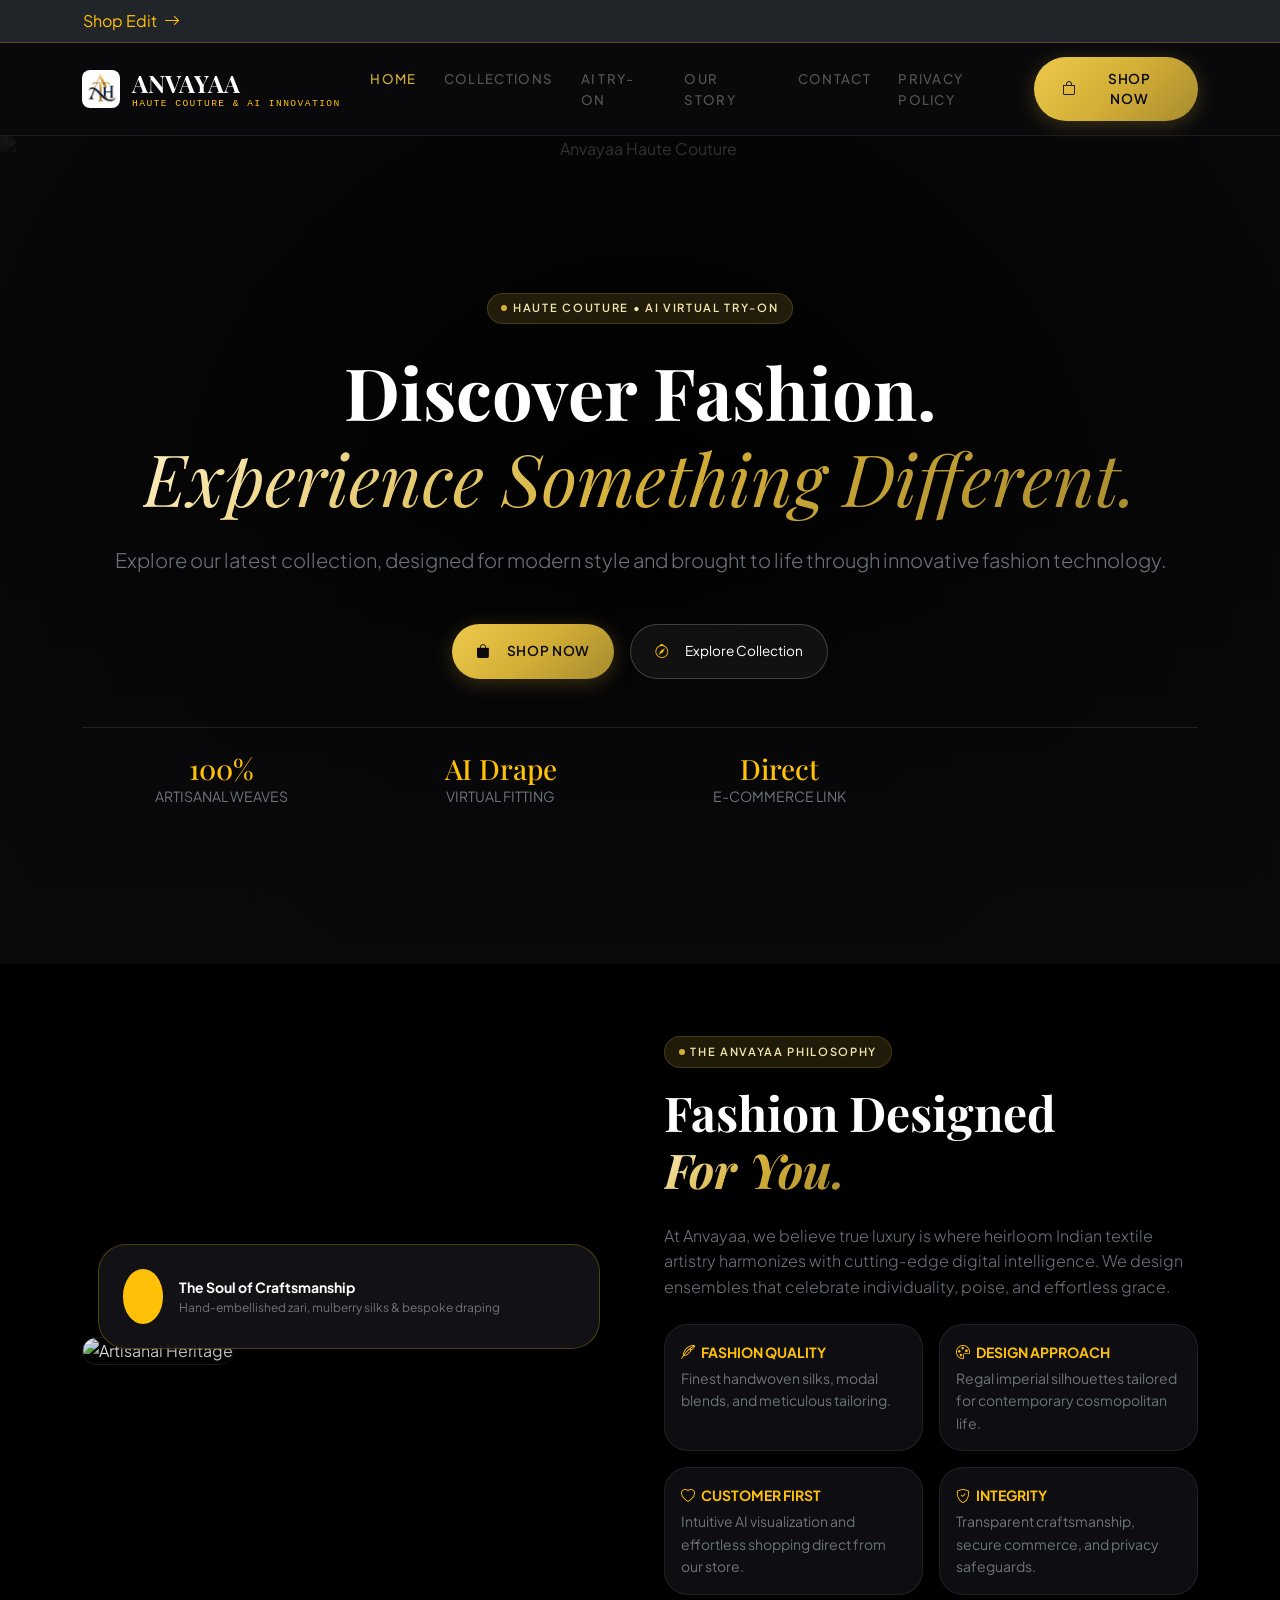
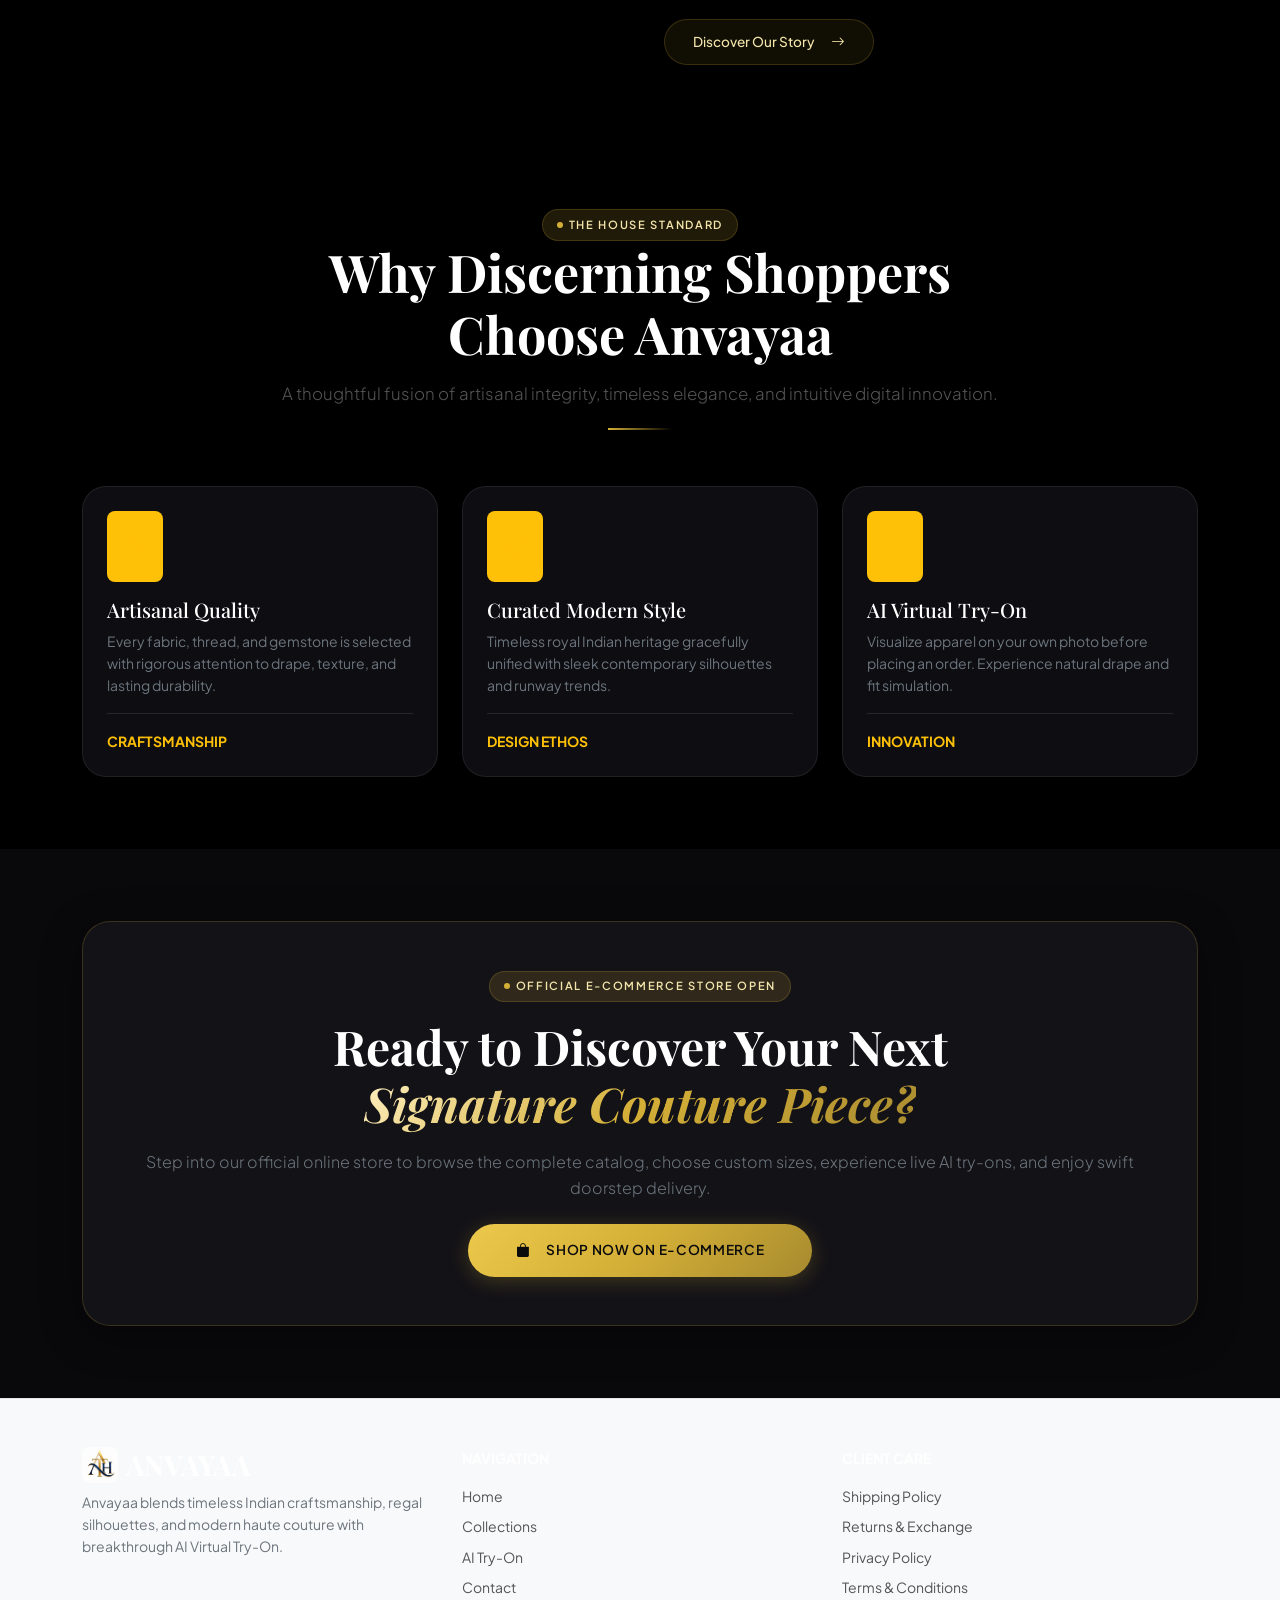
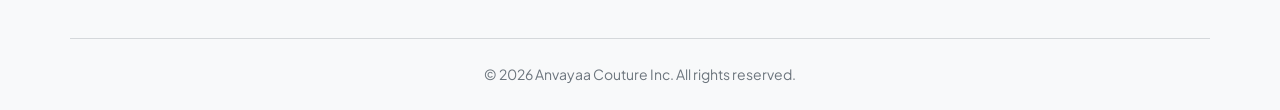
==== commit f01b7ef5: "logo" ====
--- a/index.html
+++ b/index.html
@@ -63,9 +63,12 @@
   <!-- Navigation Bar -->
   <nav class="navbar navbar-expand-lg navbar-dark navbar-luxury sticky-top">
     <div class="container">
-      <a class="navbar-brand d-flex flex-column text-white text-decoration-none" href="index.html">
-        <span class="font-serif-luxury fw-bold tracking-widest h4 m-0">ANVAYAA</span>
-        <span class="small text-warning text-uppercase tracking-widest font-monospace navbar-subbrand">HAUTE COUTURE &amp; AI INNOVATION</span>
+      <a class="navbar-brand d-flex align-items-center gap-2 text-white text-decoration-none" href="index.html">
+        <img src="favicon.png" alt="Anvayaa Logo" class="brand-logo me-1" style="height: 38px; width: 38px; object-fit: contain; border-radius: 8px;">
+        <div class="d-flex flex-column">
+          <span class="font-serif-luxury fw-bold tracking-widest h4 m-0">ANVAYAA</span>
+          <span class="small text-warning text-uppercase tracking-widest font-monospace navbar-subbrand">HAUTE COUTURE &amp; AI INNOVATION</span>
+        </div>
       </a>
 
       <div class="d-flex align-items-center gap-2 d-lg-none">
@@ -97,9 +100,12 @@
   <!-- Mobile Offcanvas Drawer -->
   <div class="offcanvas offcanvas-end bg-black text-white" tabindex="-1" id="offcanvasNavbar">
     <div class="offcanvas-header border-bottom border-secondary border-opacity-25 px-4 py-3">
-      <div class="d-flex flex-column">
-        <span class="font-serif-luxury text-warning fw-bold h5 mb-0">ANVAYAA</span>
-        <span class="small text-secondary font-monospace" style="font-size: 0.6rem;">MENU</span>
+      <div class="d-flex align-items-center gap-2">
+        <img src="favicon.png" alt="Anvayaa Logo" style="height: 30px; width: 30px; object-fit: contain; border-radius: 6px;">
+        <div class="d-flex flex-column">
+          <span class="font-serif-luxury text-warning fw-bold h5 mb-0">ANVAYAA</span>
+          <span class="small text-secondary font-monospace" style="font-size: 0.6rem;">MENU</span>
+        </div>
       </div>
       <button type="button" class="btn-close btn-close-white" data-bs-dismiss="offcanvas" aria-label="Close"></button>
     </div>
@@ -307,7 +313,10 @@
 
       <div class="row g-4 pb-4 border-bottom border-secondary border-opacity-25">
         <div class="col-lg-4">
-          <span class="font-serif-luxury h3 fw-bold text-white">ANVAYAA</span>
+          <div class="d-flex align-items-center gap-2 mb-2">
+            <img src="favicon.png" alt="Anvayaa Logo" style="height: 36px; width: 36px; object-fit: contain; border-radius: 8px;">
+            <span class="font-serif-luxury h3 fw-bold text-white mb-0">ANVAYAA</span>
+          </div>
           <p class="small text-secondary mt-2">Anvayaa blends timeless Indian craftsmanship, regal silhouettes, and modern haute couture with breakthrough AI Virtual Try-On.</p>
         </div>
         <div class="col-6 col-md-4">
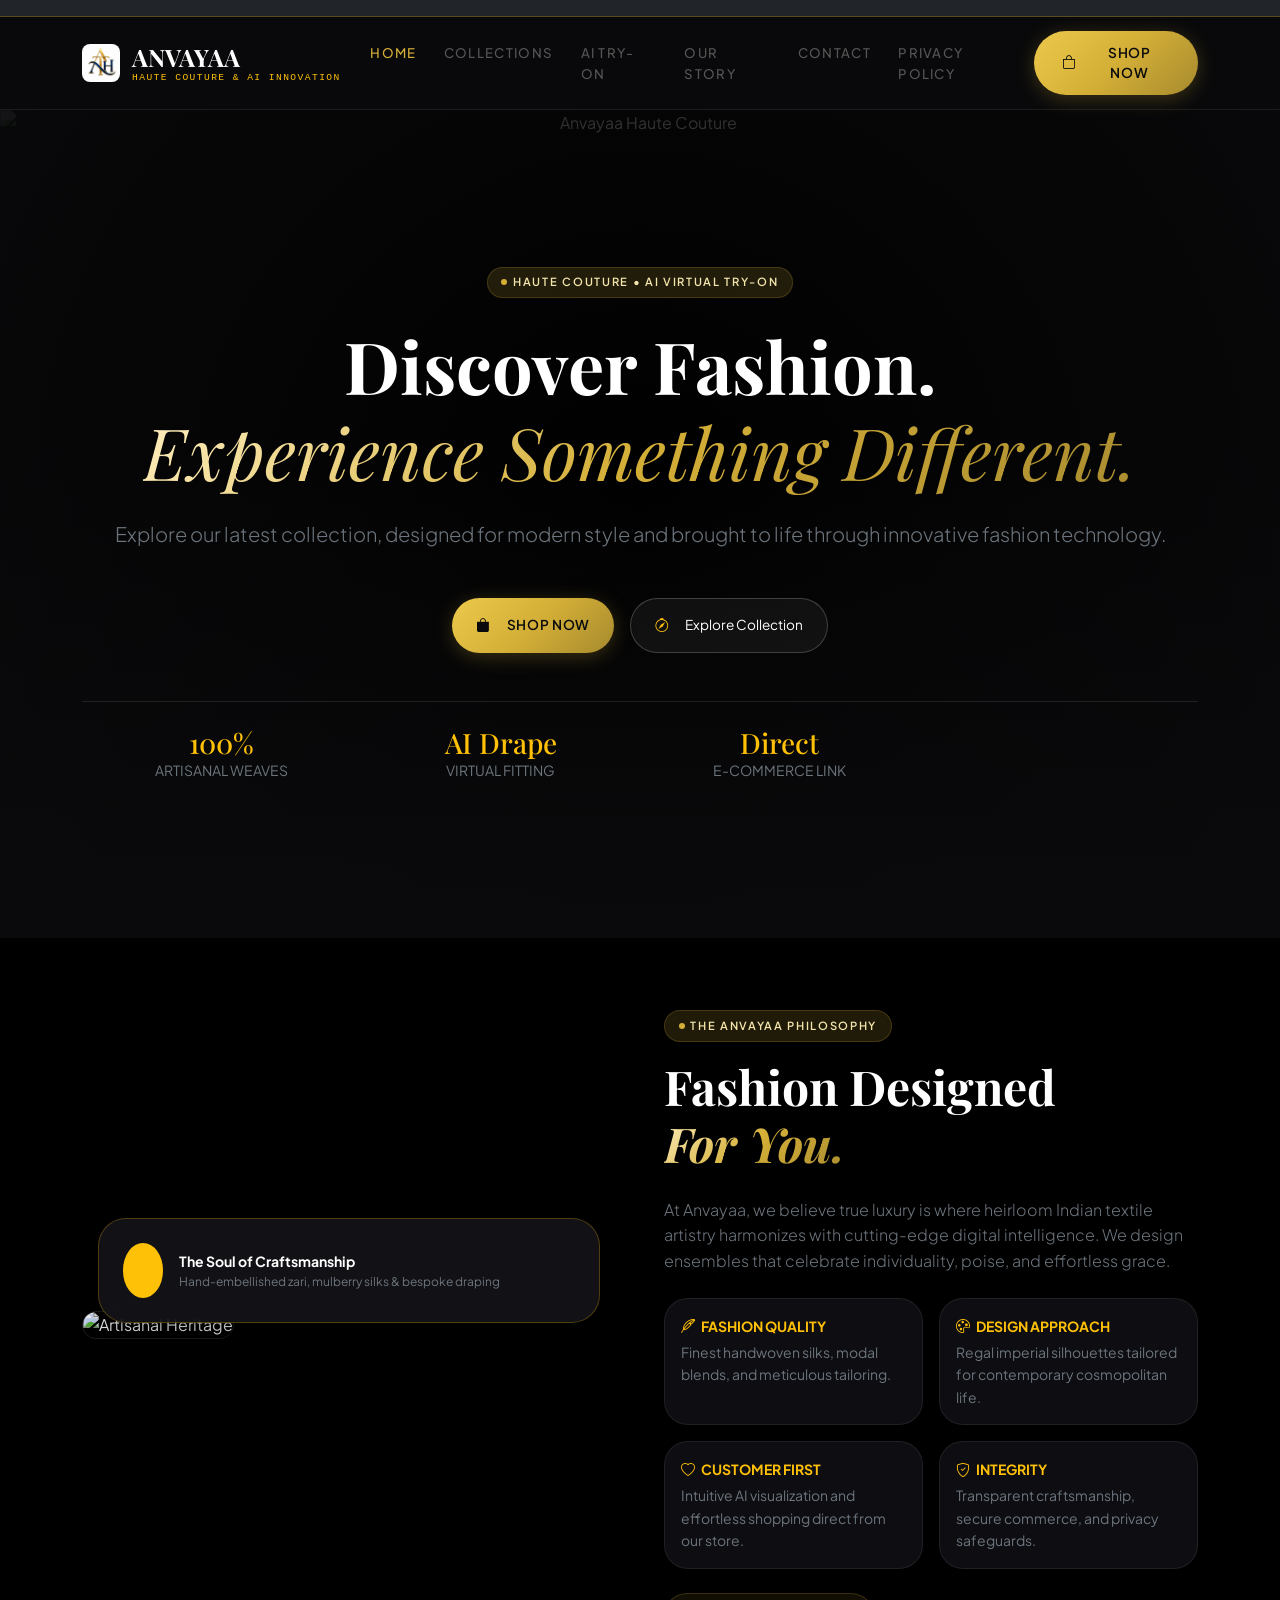
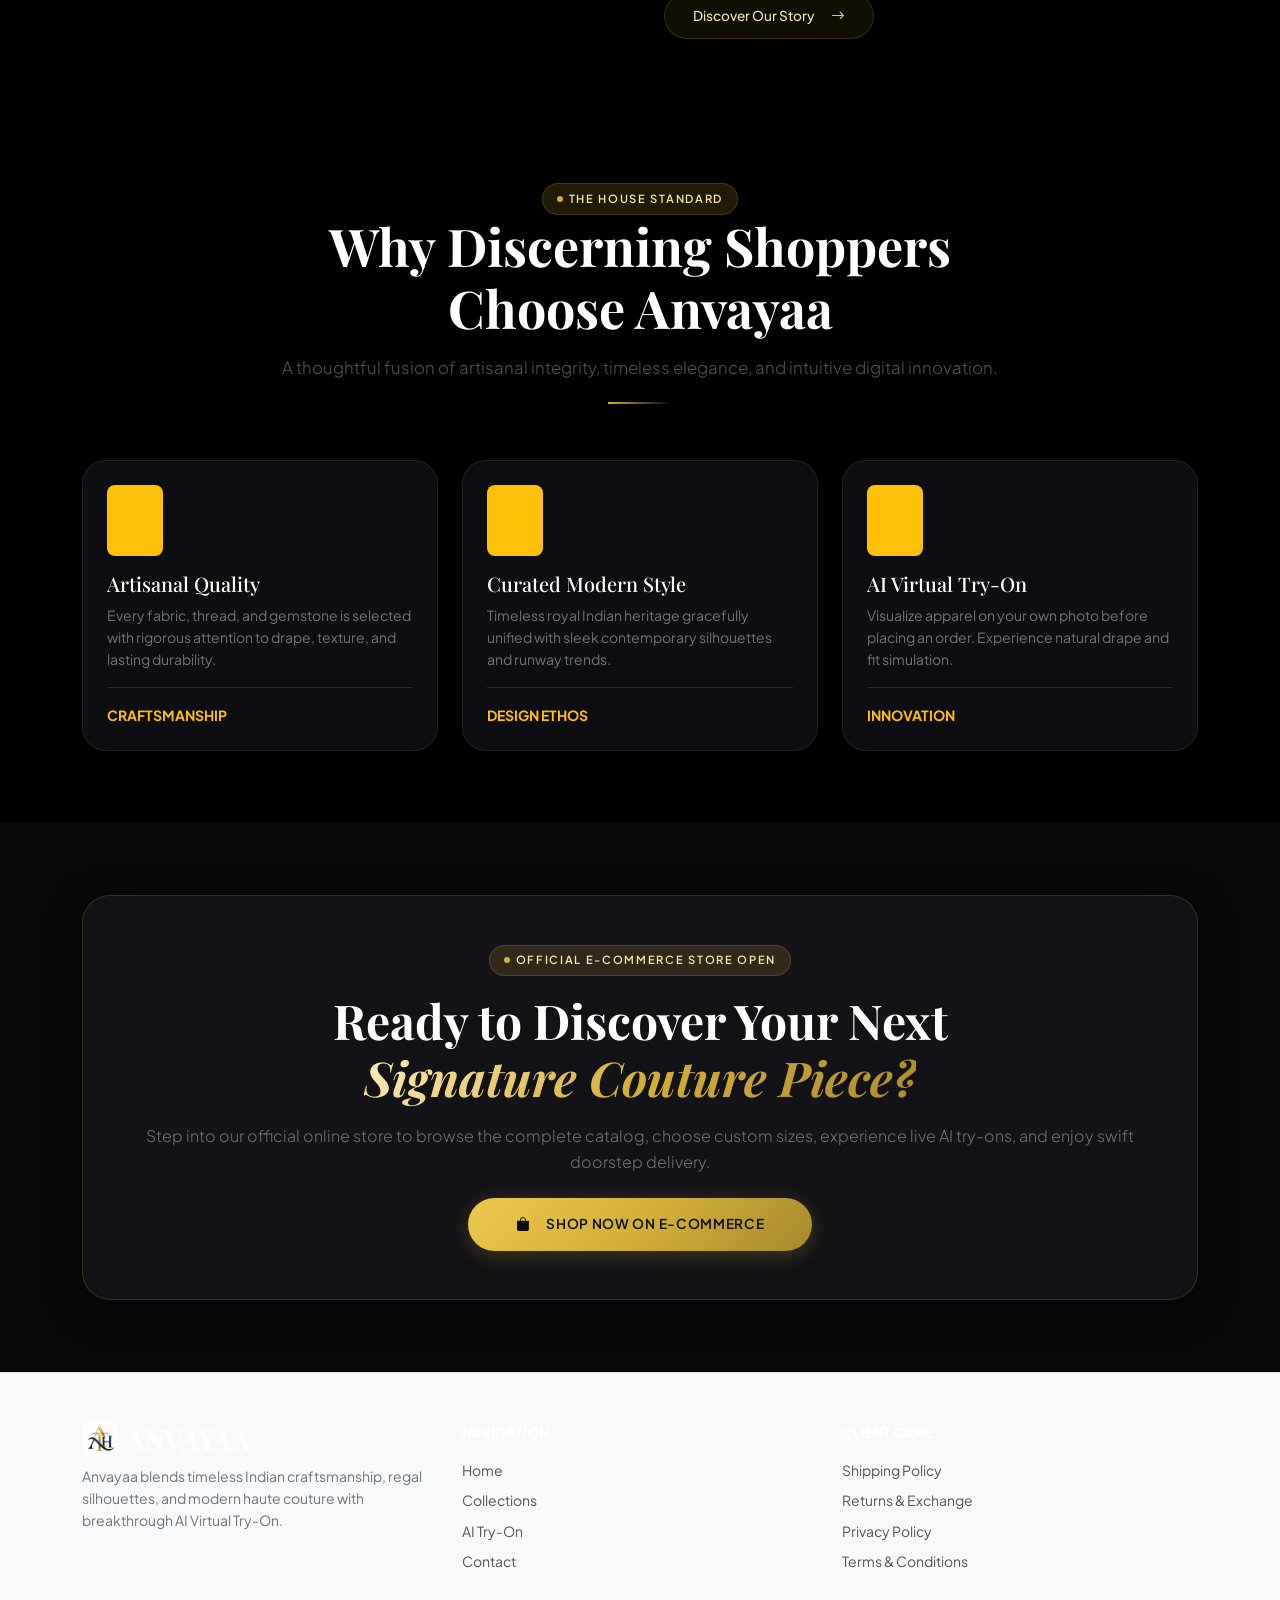
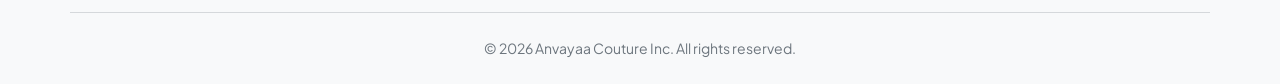
==== commit 28bb9571: "change weblink" ====
--- a/index.html
+++ b/index.html
@@ -1,5 +1,6 @@
 <!DOCTYPE html>
 <html lang="en">
+
 <head>
   <!-- Favicon -->
   <link rel="icon" type="image/png" href="favicon.png">
@@ -8,22 +9,26 @@
   <meta charset="UTF-8">
   <meta name="viewport" content="width=device-width, initial-scale=1.0">
   <title>Anvayaa | Modern Haute Couture & AI Virtual Try-On</title>
-  <meta name="description" content="Discover Anvayaa: Luxury Indian ethnic wear, regal bridal couture, contemporary fusion prêt, and cutting-edge AI Virtual Try-On.">
-  <meta name="keywords" content="Anvayaa, Indian Haute Couture, AI Virtual Try-On, Luxury Bridal Lehengas, Designer Silk Sarees, Royal Anarkalis, Men Imperial Bandhgalas">
-  <link rel="canonical" href="https://anvayaafashion.com/">
+  <meta name="description"
+    content="Discover Anvayaa: Luxury Indian ethnic wear, regal bridal couture, contemporary fusion prêt, and cutting-edge AI Virtual Try-On.">
+  <meta name="keywords"
+    content="Anvayaa, Indian Haute Couture, AI Virtual Try-On, Luxury Bridal Lehengas, Designer Silk Sarees, Royal Anarkalis, Men Imperial Bandhgalas">
+  <link rel="canonical" href="https://anvayaa.store/">
 
   <!-- OpenGraph Tags -->
   <meta property="og:type" content="website">
   <meta property="og:title" content="Anvayaa | Modern Couture & AI Virtual Try-On">
-  <meta property="og:description" content="Anvayaa blends timeless Indian craftsmanship, regal silhouettes, and modern haute couture with breakthrough AI Virtual Try-On.">
-  <meta property="og:image" content="https://images.unsplash.com/photo-1558769132-cb1aea458c5e?w=1200&auto=format&fit=crop&q=80">
-  <meta property="og:url" content="https://anvayaafashion.com/">
+  <meta property="og:description"
+    content="Anvayaa blends timeless Indian craftsmanship, regal silhouettes, and modern haute couture with breakthrough AI Virtual Try-On.">
+  <meta property="og:image"
+    content="https://images.unsplash.com/photo-1558769132-cb1aea458c5e?w=1200&auto=format&fit=crop&q=80">
+  <meta property="og:url" content="https://anvayaa.store/">
 
   <!-- Bootstrap 5 CSS CDN -->
   <link href="https://cdn.jsdelivr.net/npm/bootstrap@5.3.3/dist/css/bootstrap.min.css" rel="stylesheet">
   <!-- Bootstrap Icons CDN -->
   <link rel="stylesheet" href="https://cdn.jsdelivr.net/npm/bootstrap-icons@1.11.3/font/bootstrap-icons.min.css">
-  
+
   <!-- Custom Luxury Stylesheet -->
   <link rel="stylesheet" href="css/styles.css">
 
@@ -33,9 +38,9 @@
     "@context": "https://schema.org",
     "@type": "ClothingStore",
     "name": "Anvayaa",
-    "url": "https://anvayaafashion.com",
+    "url": "https://anvayaa.store",
     "description": "Anvayaa blends timeless Indian craftsmanship, regal silhouettes, and modern haute couture with breakthrough AI Virtual Try-On.",
-    "email": "concierge@anvayaafashion.com",
+    "email": "concierge@anvayaa.store",
     "telephone": "+91 98765 43210",
     "sameAs": [
       "https://instagram.com/anvayaafashion",
@@ -45,35 +50,40 @@
   }
   </script>
 </head>
+
 <body class="bg-black text-light">
 
   <!-- Top Announcement Bar -->
   <div class="bg-dark text-center py-2 px-3 border-bottom border-warning border-opacity-25">
-    <div class="container d-flex justify-content-between align-items-center gap-2">
-      <!-- <div class="small mx-auto text-warning-subtle text-truncate">
+    <!-- <div class="container d-flex justify-content-between align-items-center gap-2"> -->
+    <!-- <div class="small mx-auto text-warning-subtle text-truncate">
         <i class="bi bi-stars text-warning me-1"></i>
         <strong>Royal Festive Soirée:</strong> Handcrafted Zari Silk & Velvet Ensembles | Use Code: <span class="badge text-bg-warning text-dark font-monospace">FESTIVE25</span>
       </div> -->
-      <a href="http://localhost:8100/products?category=festive" data-ecommerce-link="shop" target="_blank" class="btn btn-link text-warning p-0 small text-decoration-none d-none d-md-inline">
+    <!-- <a href="http://localhost:8100/products?category=festive" data-ecommerce-link="shop" target="_blank" class="btn btn-link text-warning p-0 small text-decoration-none d-none d-md-inline">
         Shop Edit <i class="bi bi-arrow-right ms-1"></i>
       </a>
-    </div>
+    </div> -->
   </div>
 
   <!-- Navigation Bar -->
   <nav class="navbar navbar-expand-lg navbar-dark navbar-luxury sticky-top">
     <div class="container">
       <a class="navbar-brand d-flex align-items-center gap-2 text-white text-decoration-none" href="index.html">
-        <img src="favicon.png" alt="Anvayaa Logo" class="brand-logo me-1" style="height: 38px; width: 38px; object-fit: contain; border-radius: 8px;">
+        <img src="favicon.png" alt="Anvayaa Logo" class="brand-logo me-1"
+          style="height: 38px; width: 38px; object-fit: contain; border-radius: 8px;">
         <div class="d-flex flex-column">
           <span class="font-serif-luxury fw-bold tracking-widest h4 m-0">ANVAYAA</span>
-          <span class="small text-warning text-uppercase tracking-widest font-monospace navbar-subbrand">HAUTE COUTURE &amp; AI INNOVATION</span>
+          <span class="small text-warning text-uppercase tracking-widest font-monospace navbar-subbrand">HAUTE COUTURE
+            &amp; AI INNOVATION</span>
         </div>
       </a>
 
       <div class="d-flex align-items-center gap-2 d-lg-none">
-        <a href="http://localhost:8100/products" data-ecommerce-link="shop" target="_blank" class="btn btn-gold btn-sm px-3 py-1">SHOP</a>
-        <button class="navbar-toggler border-0 text-white p-1" type="button" data-bs-toggle="offcanvas" data-bs-target="#offcanvasNavbar" aria-label="Toggle navigation">
+        <a href="http://localhost:8100/products" data-ecommerce-link="shop" target="_blank"
+          class="btn btn-gold btn-sm px-3 py-1">SHOP</a>
+        <button class="navbar-toggler border-0 text-white p-1" type="button" data-bs-toggle="offcanvas"
+          data-bs-target="#offcanvasNavbar" aria-label="Toggle navigation">
           <i class="bi bi-list fs-2"></i>
         </button>
       </div>
@@ -89,7 +99,8 @@
         </ul>
 
         <div class="d-flex align-items-center gap-3">
-          <a href="http://localhost:8100/products" data-ecommerce-link="shop" target="_blank" class="btn btn-gold btn-sm">
+          <a href="http://localhost:8100/products" data-ecommerce-link="shop" target="_blank"
+            class="btn btn-gold btn-sm">
             <i class="bi bi-bag me-1"></i> SHOP NOW
           </a>
         </div>
@@ -101,7 +112,8 @@
   <div class="offcanvas offcanvas-end bg-black text-white" tabindex="-1" id="offcanvasNavbar">
     <div class="offcanvas-header border-bottom border-secondary border-opacity-25 px-4 py-3">
       <div class="d-flex align-items-center gap-2">
-        <img src="favicon.png" alt="Anvayaa Logo" style="height: 30px; width: 30px; object-fit: contain; border-radius: 6px;">
+        <img src="favicon.png" alt="Anvayaa Logo"
+          style="height: 30px; width: 30px; object-fit: contain; border-radius: 6px;">
         <div class="d-flex flex-column">
           <span class="font-serif-luxury text-warning fw-bold h5 mb-0">ANVAYAA</span>
           <span class="small text-secondary font-monospace" style="font-size: 0.6rem;">MENU</span>
@@ -116,11 +128,13 @@
         <li class="nav-item"><a class="nav-link fs-5 font-serif-luxury" href="ai-try-on.html">AI Virtual Try-On</a></li>
         <li class="nav-item"><a class="nav-link fs-5 font-serif-luxury" href="about.html">Our Story</a></li>
         <li class="nav-item"><a class="nav-link fs-5 font-serif-luxury" href="contact.html">Contact Concierge</a></li>
-        <li class="nav-item"><a class="nav-link fs-5 font-serif-luxury" href="privacy-policy.html">Privacy Policy</a></li>
+        <li class="nav-item"><a class="nav-link fs-5 font-serif-luxury" href="privacy-policy.html">Privacy Policy</a>
+        </li>
       </ul>
 
       <div class="pt-4 border-top border-secondary border-opacity-25">
-        <a href="http://localhost:8100/products" data-ecommerce-link="shop" target="_blank" class="btn btn-gold w-100 py-3 mb-2">
+        <a href="http://localhost:8100/products" data-ecommerce-link="shop" target="_blank"
+          class="btn btn-gold w-100 py-3 mb-2">
           <i class="bi bi-bag me-2"></i> SHOP ON E-COMMERCE
         </a>
       </div>
@@ -131,9 +145,10 @@
   <main>
     <!-- HERO SECTION -->
     <section class="hero-section text-center text-white py-5">
-      <img src="https://images.unsplash.com/photo-1558769132-cb1aea458c5e?w=1920&auto=format&fit=crop&q=85" alt="Anvayaa Haute Couture" class="hero-bg-img">
+      <img src="https://images.unsplash.com/photo-1558769132-cb1aea458c5e?w=1920&auto=format&fit=crop&q=85"
+        alt="Anvayaa Haute Couture" class="hero-bg-img">
       <div class="hero-overlay"></div>
-      
+
       <div class="container position-relative z-1 py-5">
         <div class="mb-4">
           <span class="badge-gold-glow">HAUTE COUTURE • AI VIRTUAL TRY-ON</span>
@@ -143,11 +158,13 @@
           <span class="gold-gradient-text fst-italic fw-normal">Experience Something Different.</span>
         </h1>
         <p class="lead text-secondary max-w-2xl mx-auto fw-light mb-5">
-          Explore our latest collection, designed for modern style and brought to life through innovative fashion technology.
+          Explore our latest collection, designed for modern style and brought to life through innovative fashion
+          technology.
         </p>
 
         <div class="d-flex flex-column flex-sm-row justify-content-center gap-3">
-          <a href="http://localhost:8100/products" data-ecommerce-link="shop" target="_blank" class="btn btn-gold px-4 py-3">
+          <a href="http://localhost:8100/products" data-ecommerce-link="shop" target="_blank"
+            class="btn btn-gold px-4 py-3">
             <i class="bi bi-bag-fill me-2"></i> SHOP NOW
           </a>
           <a href="collections.html" class="btn btn-luxury-outline px-4 py-3">
@@ -179,15 +196,19 @@
         <div class="row align-items-center g-5">
           <div class="col-lg-6">
             <div class="position-relative">
-              <img src="https://images.unsplash.com/photo-1610030469983-98e550d6193c?w=1000&auto=format&fit=crop&q=80" alt="Artisanal Heritage" class="img-fluid rounded-4 shadow-lg border border-secondary border-opacity-25">
-              <div class="position-absolute bottom-0 start-0 end-0 p-4 m-3 glass-card-gold border-warning border-opacity-25">
+              <img src="https://images.unsplash.com/photo-1610030469983-98e550d6193c?w=1000&auto=format&fit=crop&q=80"
+                alt="Artisanal Heritage"
+                class="img-fluid rounded-4 shadow-lg border border-secondary border-opacity-25">
+              <div
+                class="position-absolute bottom-0 start-0 end-0 p-4 m-3 glass-card-gold border-warning border-opacity-25">
                 <div class="d-flex align-items-center gap-3">
                   <div class="rounded-circle bg-warning bg-opacity-20 p-2 text-warning">
                     <i class="bi bi-stars fs-4"></i>
                   </div>
                   <div>
                     <div class="fw-bold text-white small">The Soul of Craftsmanship</div>
-                    <div class="small text-secondary" style="font-size: 0.75rem;">Hand-embellished zari, mulberry silks & bespoke draping</div>
+                    <div class="small text-secondary" style="font-size: 0.75rem;">Hand-embellished zari, mulberry silks
+                      & bespoke draping</div>
                   </div>
                 </div>
               </div>
@@ -200,32 +221,41 @@
               Fashion Designed <br><span class="gold-gradient-text fst-italic font-normal">For You.</span>
             </h2>
             <p class="text-secondary fw-light mb-4">
-              At Anvayaa, we believe true luxury is where heirloom Indian textile artistry harmonizes with cutting-edge digital intelligence. We design ensembles that celebrate individuality, poise, and effortless grace.
+              At Anvayaa, we believe true luxury is where heirloom Indian textile artistry harmonizes with cutting-edge
+              digital intelligence. We design ensembles that celebrate individuality, poise, and effortless grace.
             </p>
 
             <div class="row g-3 mb-4">
               <div class="col-sm-6">
                 <div class="p-3 glass-card h-100">
-                  <div class="text-warning small fw-bold text-uppercase mb-1"><i class="bi bi-feather me-1"></i> Fashion Quality</div>
-                  <div class="small text-secondary">Finest handwoven silks, modal blends, and meticulous tailoring.</div>
+                  <div class="text-warning small fw-bold text-uppercase mb-1"><i class="bi bi-feather me-1"></i> Fashion
+                    Quality</div>
+                  <div class="small text-secondary">Finest handwoven silks, modal blends, and meticulous tailoring.
+                  </div>
                 </div>
               </div>
               <div class="col-sm-6">
                 <div class="p-3 glass-card h-100">
-                  <div class="text-warning small fw-bold text-uppercase mb-1"><i class="bi bi-palette me-1"></i> Design Approach</div>
-                  <div class="small text-secondary">Regal imperial silhouettes tailored for contemporary cosmopolitan life.</div>
+                  <div class="text-warning small fw-bold text-uppercase mb-1"><i class="bi bi-palette me-1"></i> Design
+                    Approach</div>
+                  <div class="small text-secondary">Regal imperial silhouettes tailored for contemporary cosmopolitan
+                    life.</div>
                 </div>
               </div>
               <div class="col-sm-6">
                 <div class="p-3 glass-card h-100">
-                  <div class="text-warning small fw-bold text-uppercase mb-1"><i class="bi bi-heart me-1"></i> Customer First</div>
-                  <div class="small text-secondary">Intuitive AI visualization and effortless shopping direct from our store.</div>
+                  <div class="text-warning small fw-bold text-uppercase mb-1"><i class="bi bi-heart me-1"></i> Customer
+                    First</div>
+                  <div class="small text-secondary">Intuitive AI visualization and effortless shopping direct from our
+                    store.</div>
                 </div>
               </div>
               <div class="col-sm-6">
                 <div class="p-3 glass-card h-100">
-                  <div class="text-warning small fw-bold text-uppercase mb-1"><i class="bi bi-shield-check me-1"></i> Integrity</div>
-                  <div class="small text-secondary">Transparent craftsmanship, secure commerce, and privacy safeguards.</div>
+                  <div class="text-warning small fw-bold text-uppercase mb-1"><i class="bi bi-shield-check me-1"></i>
+                    Integrity</div>
+                  <div class="small text-secondary">Transparent craftsmanship, secure commerce, and privacy safeguards.
+                  </div>
                 </div>
               </div>
             </div>
@@ -252,33 +282,42 @@
           <div class="col-md-6 col-lg-4">
             <div class="glass-card p-4 h-100 d-flex flex-column justify-content-between">
               <div>
-                <div class="rounded-3 bg-warning bg-opacity-15 p-3 text-warning d-inline-block mb-3"><i class="bi bi-gem fs-4"></i></div>
+                <div class="rounded-3 bg-warning bg-opacity-15 p-3 text-warning d-inline-block mb-3"><i
+                    class="bi bi-gem fs-4"></i></div>
                 <h3 class="h5 font-serif-luxury text-white">Artisanal Quality</h3>
-                <p class="small text-secondary">Every fabric, thread, and gemstone is selected with rigorous attention to drape, texture, and lasting durability.</p>
-              </div>
-              <div class="pt-3 border-top border-secondary border-opacity-25 text-warning small text-uppercase fw-bold">Craftsmanship</div>
+                <p class="small text-secondary">Every fabric, thread, and gemstone is selected with rigorous attention
+                  to drape, texture, and lasting durability.</p>
+              </div>
+              <div class="pt-3 border-top border-secondary border-opacity-25 text-warning small text-uppercase fw-bold">
+                Craftsmanship</div>
             </div>
           </div>
 
           <div class="col-md-6 col-lg-4">
             <div class="glass-card p-4 h-100 d-flex flex-column justify-content-between">
               <div>
-                <div class="rounded-3 bg-warning bg-opacity-15 p-3 text-warning d-inline-block mb-3"><i class="bi bi-palette fs-4"></i></div>
+                <div class="rounded-3 bg-warning bg-opacity-15 p-3 text-warning d-inline-block mb-3"><i
+                    class="bi bi-palette fs-4"></i></div>
                 <h3 class="h5 font-serif-luxury text-white">Curated Modern Style</h3>
-                <p class="small text-secondary">Timeless royal Indian heritage gracefully unified with sleek contemporary silhouettes and runway trends.</p>
-              </div>
-              <div class="pt-3 border-top border-secondary border-opacity-25 text-warning small text-uppercase fw-bold">Design Ethos</div>
+                <p class="small text-secondary">Timeless royal Indian heritage gracefully unified with sleek
+                  contemporary silhouettes and runway trends.</p>
+              </div>
+              <div class="pt-3 border-top border-secondary border-opacity-25 text-warning small text-uppercase fw-bold">
+                Design Ethos</div>
             </div>
           </div>
 
           <div class="col-md-6 col-lg-4">
             <div class="glass-card p-4 h-100 d-flex flex-column justify-content-between">
               <div>
-                <div class="rounded-3 bg-warning bg-opacity-15 p-3 text-warning d-inline-block mb-3"><i class="bi bi-cpu fs-4"></i></div>
+                <div class="rounded-3 bg-warning bg-opacity-15 p-3 text-warning d-inline-block mb-3"><i
+                    class="bi bi-cpu fs-4"></i></div>
                 <h3 class="h5 font-serif-luxury text-white">AI Virtual Try-On</h3>
-                <p class="small text-secondary">Visualize apparel on your own photo before placing an order. Experience natural drape and fit simulation.</p>
-              </div>
-              <div class="pt-3 border-top border-secondary border-opacity-25 text-warning small text-uppercase fw-bold">Innovation</div>
+                <p class="small text-secondary">Visualize apparel on your own photo before placing an order. Experience
+                  natural drape and fit simulation.</p>
+              </div>
+              <div class="pt-3 border-top border-secondary border-opacity-25 text-warning small text-uppercase fw-bold">
+                Innovation</div>
             </div>
           </div>
         </div>
@@ -292,12 +331,15 @@
           <div class="position-relative z-1 max-w-2xl mx-auto">
             <span class="badge-gold-glow mb-3">OFFICIAL E-COMMERCE STORE OPEN</span>
             <h2 class="display-5 font-serif-luxury fw-bold text-white mb-3">
-              Ready to Discover Your Next <br><span class="gold-gradient-text fst-italic">Signature Couture Piece?</span>
+              Ready to Discover Your Next <br><span class="gold-gradient-text fst-italic">Signature Couture
+                Piece?</span>
             </h2>
             <p class="text-secondary fw-light mb-4">
-              Step into our official online store to browse the complete catalog, choose custom sizes, experience live AI try-ons, and enjoy swift doorstep delivery.
+              Step into our official online store to browse the complete catalog, choose custom sizes, experience live
+              AI try-ons, and enjoy swift doorstep delivery.
             </p>
-            <a href="http://localhost:8100/products" data-ecommerce-link="shop" target="_blank" class="btn btn-gold btn-lg px-5 py-3">
+            <a href="http://localhost:8100/products" data-ecommerce-link="shop" target="_blank"
+              class="btn btn-gold btn-lg px-5 py-3">
               <i class="bi bi-bag-fill me-2"></i> SHOP NOW ON E-COMMERCE
             </a>
           </div>
@@ -309,15 +351,17 @@
   <!-- FOOTER -->
   <footer class="pt-5 pb-4">
     <div class="container">
-   
+
 
       <div class="row g-4 pb-4 border-bottom border-secondary border-opacity-25">
         <div class="col-lg-4">
           <div class="d-flex align-items-center gap-2 mb-2">
-            <img src="favicon.png" alt="Anvayaa Logo" style="height: 36px; width: 36px; object-fit: contain; border-radius: 8px;">
+            <img src="favicon.png" alt="Anvayaa Logo"
+              style="height: 36px; width: 36px; object-fit: contain; border-radius: 8px;">
             <span class="font-serif-luxury h3 fw-bold text-white mb-0">ANVAYAA</span>
           </div>
-          <p class="small text-secondary mt-2">Anvayaa blends timeless Indian craftsmanship, regal silhouettes, and modern haute couture with breakthrough AI Virtual Try-On.</p>
+          <p class="small text-secondary mt-2">Anvayaa blends timeless Indian craftsmanship, regal silhouettes, and
+            modern haute couture with breakthrough AI Virtual Try-On.</p>
         </div>
         <div class="col-6 col-md-4">
           <div class="small text-white text-uppercase fw-bold mb-3">Navigation</div>
@@ -348,4 +392,5 @@
 
   <script src="js/ai-try-on.js"></script>
 </body>
-</html>
+
+</html>
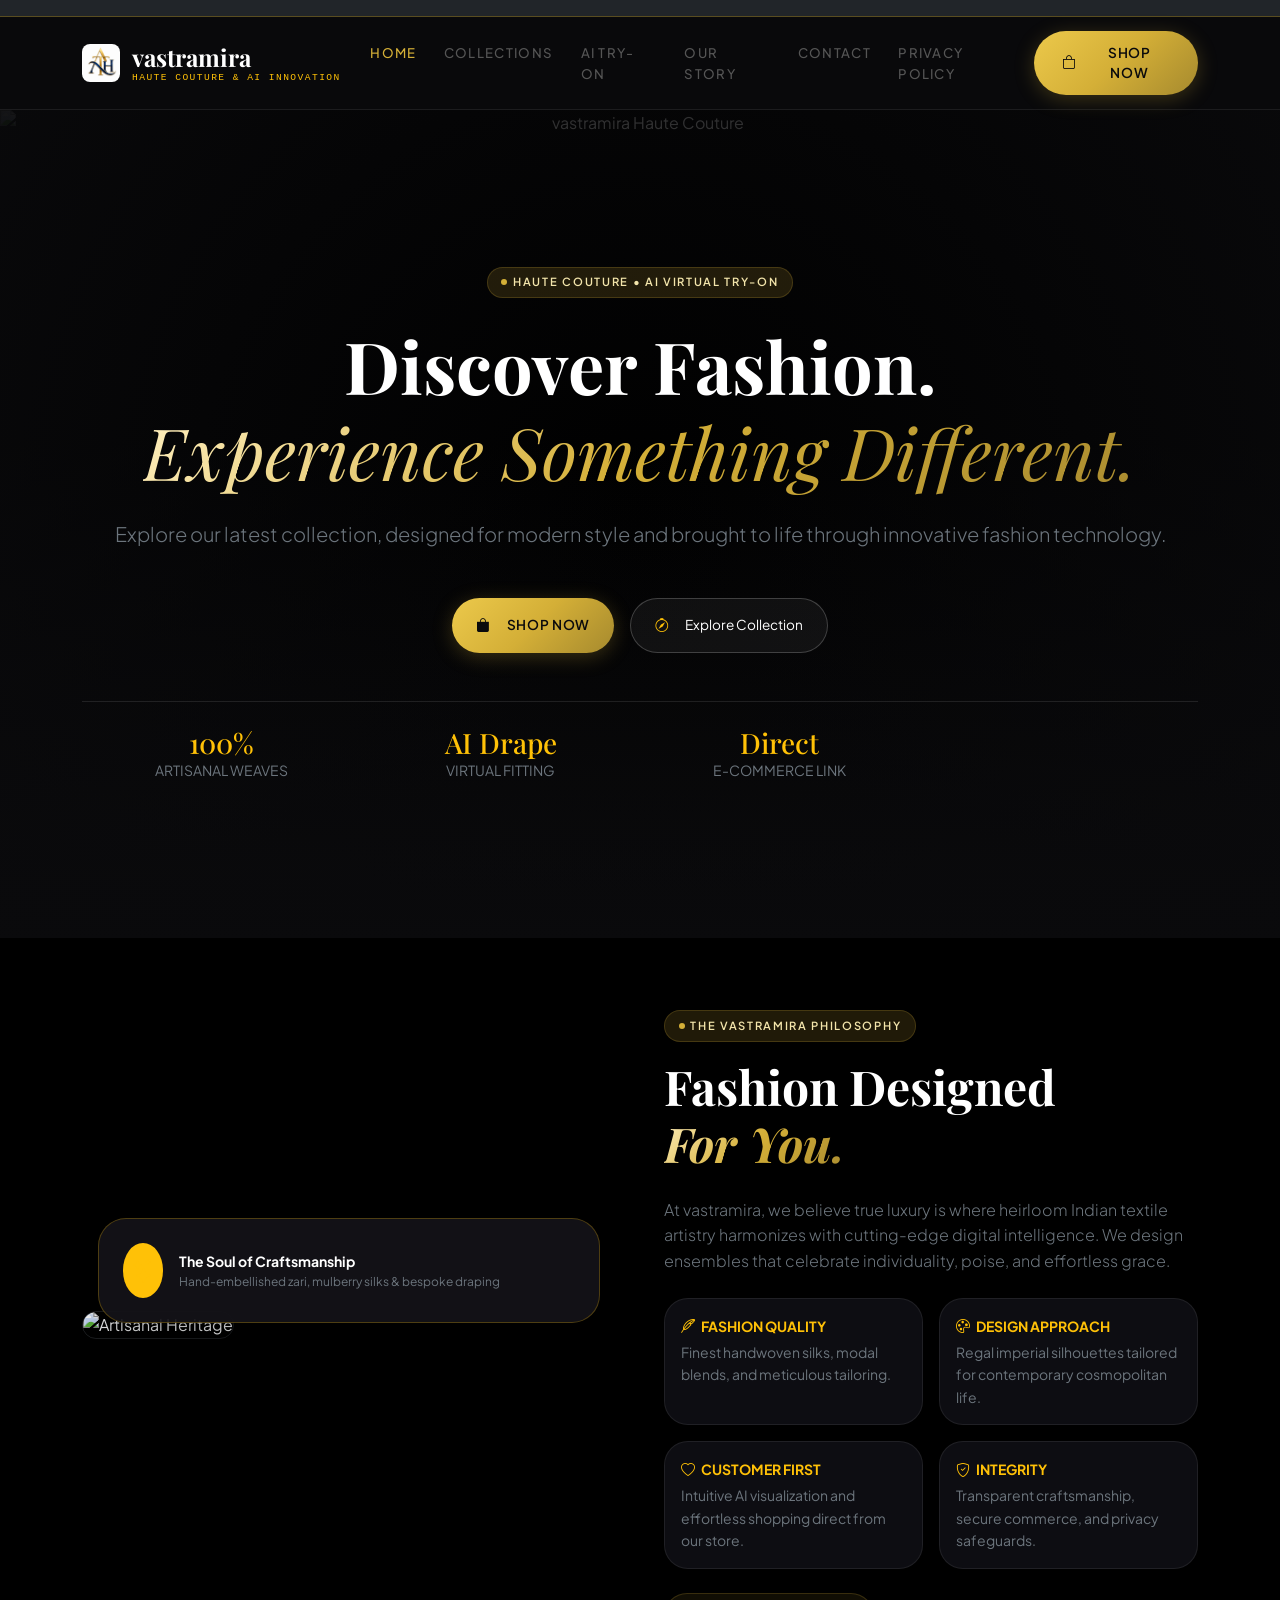
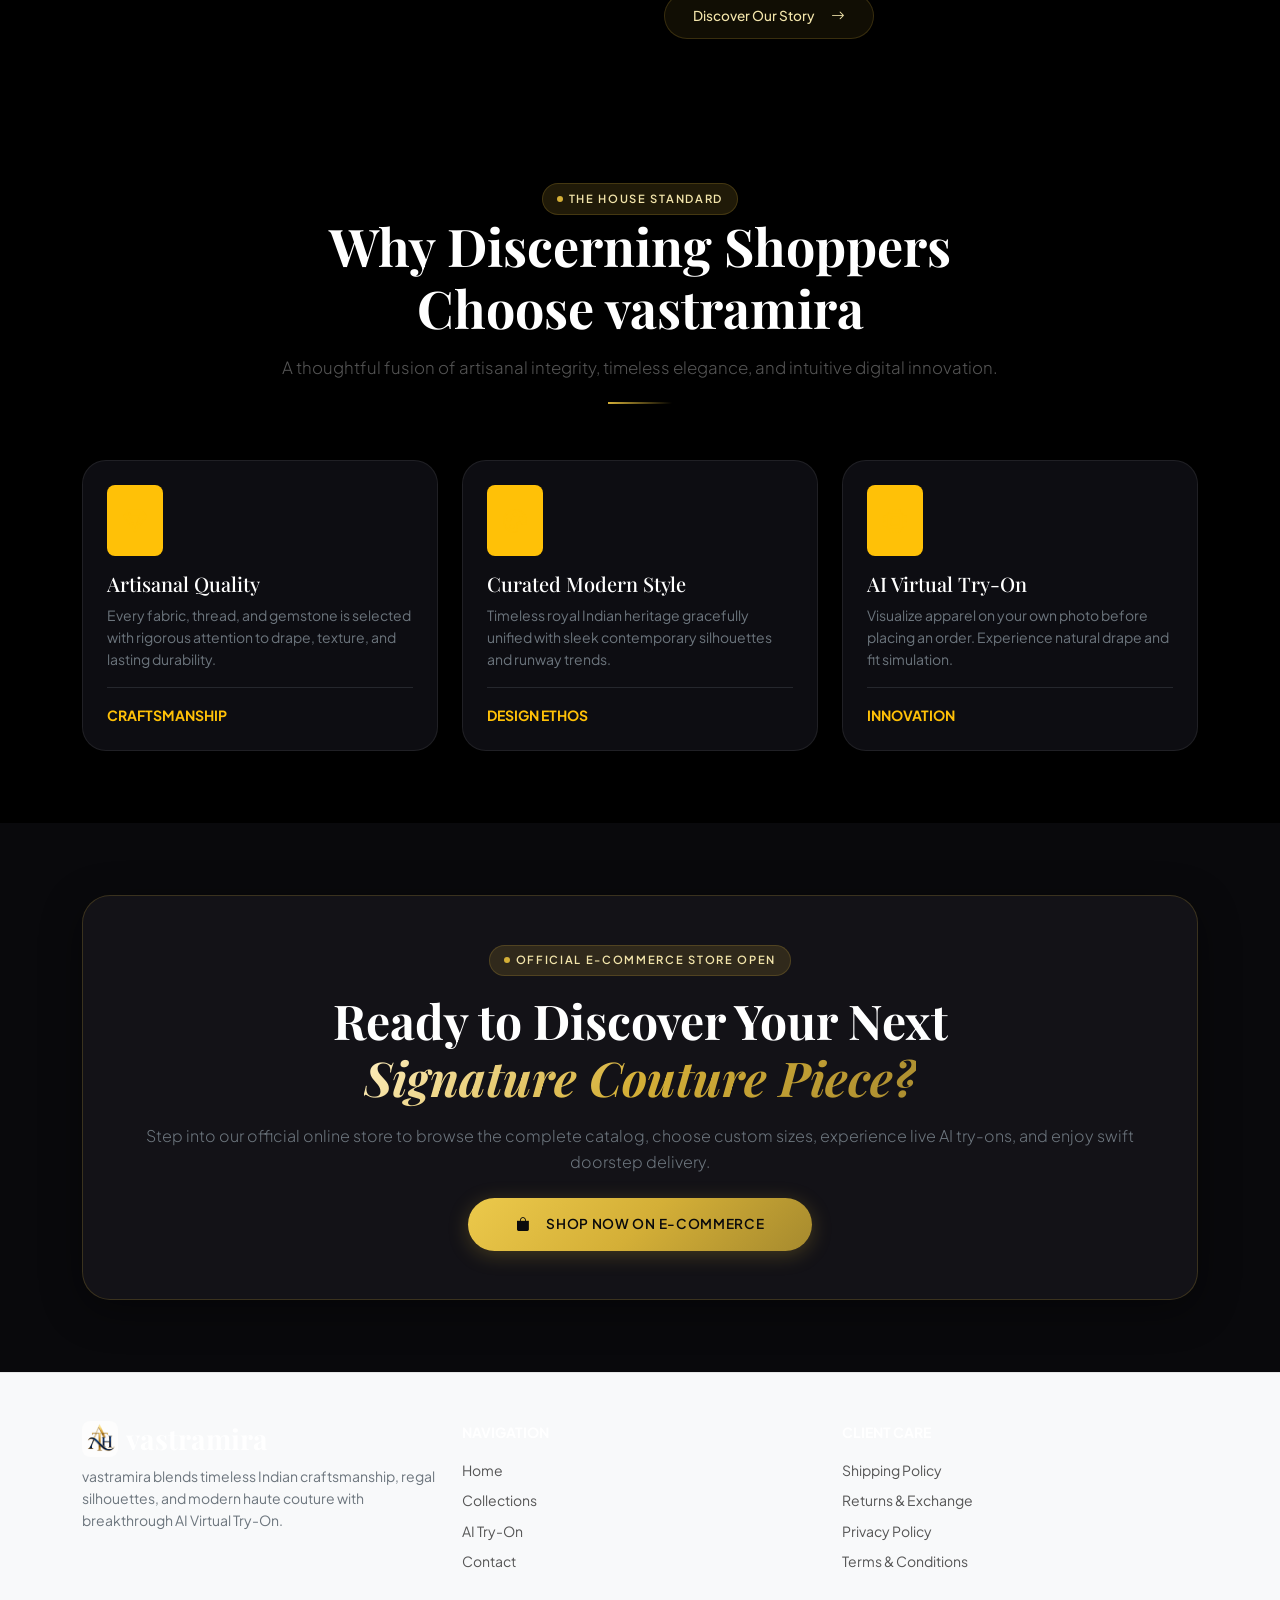
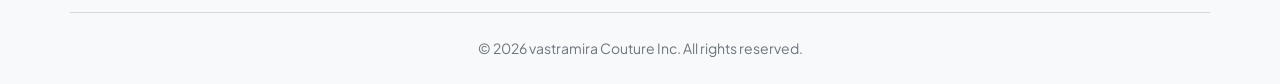
==== commit 7ef8edc2: "promotion" ====
--- a/index.html
+++ b/index.html
@@ -8,21 +8,21 @@
 
   <meta charset="UTF-8">
   <meta name="viewport" content="width=device-width, initial-scale=1.0">
-  <title>Anvayaa | Modern Haute Couture & AI Virtual Try-On</title>
+  <title>vastramira | Modern Haute Couture & AI Virtual Try-On</title>
   <meta name="description"
-    content="Discover Anvayaa: Luxury Indian ethnic wear, regal bridal couture, contemporary fusion prêt, and cutting-edge AI Virtual Try-On.">
+    content="Discover vastramira: Luxury Indian ethnic wear, regal bridal couture, contemporary fusion prêt, and cutting-edge AI Virtual Try-On.">
   <meta name="keywords"
-    content="Anvayaa, Indian Haute Couture, AI Virtual Try-On, Luxury Bridal Lehengas, Designer Silk Sarees, Royal Anarkalis, Men Imperial Bandhgalas">
-  <link rel="canonical" href="https://anvayaa.store/">
+    content="vastramira, Indian Haute Couture, AI Virtual Try-On, Luxury Bridal Lehengas, Designer Silk Sarees, Royal Anarkalis, Men Imperial Bandhgalas">
+  <link rel="canonical" href="https://vastramira.store/">
 
   <!-- OpenGraph Tags -->
   <meta property="og:type" content="website">
-  <meta property="og:title" content="Anvayaa | Modern Couture & AI Virtual Try-On">
+  <meta property="og:title" content="vastramira | Modern Couture & AI Virtual Try-On">
   <meta property="og:description"
-    content="Anvayaa blends timeless Indian craftsmanship, regal silhouettes, and modern haute couture with breakthrough AI Virtual Try-On.">
+    content="vastramira blends timeless Indian craftsmanship, regal silhouettes, and modern haute couture with breakthrough AI Virtual Try-On.">
   <meta property="og:image"
     content="https://images.unsplash.com/photo-1558769132-cb1aea458c5e?w=1200&auto=format&fit=crop&q=80">
-  <meta property="og:url" content="https://anvayaa.store/">
+  <meta property="og:url" content="https://vastramira.store/">
 
   <!-- Bootstrap 5 CSS CDN -->
   <link href="https://cdn.jsdelivr.net/npm/bootstrap@5.3.3/dist/css/bootstrap.min.css" rel="stylesheet">
@@ -37,15 +37,15 @@
   {
     "@context": "https://schema.org",
     "@type": "ClothingStore",
-    "name": "Anvayaa",
-    "url": "https://anvayaa.store",
-    "description": "Anvayaa blends timeless Indian craftsmanship, regal silhouettes, and modern haute couture with breakthrough AI Virtual Try-On.",
-    "email": "concierge@anvayaa.store",
+    "name": "vastramira",
+    "url": "https://vastramira.store",
+    "description": "vastramira blends timeless Indian craftsmanship, regal silhouettes, and modern haute couture with breakthrough AI Virtual Try-On.",
+    "email": "support@vastramira.store",
     "telephone": "+91 98765 43210",
     "sameAs": [
-      "https://instagram.com/anvayaafashion",
-      "https://facebook.com/anvayaafashion",
-      "https://youtube.com/@anvayaafashion"
+      "https://instagram.com/vastramirafashion",
+      "https://facebook.com/vastramirafashion",
+      "https://youtube.com/@vastramirafashion"
     ]
   }
   </script>
@@ -70,10 +70,10 @@
   <nav class="navbar navbar-expand-lg navbar-dark navbar-luxury sticky-top">
     <div class="container">
       <a class="navbar-brand d-flex align-items-center gap-2 text-white text-decoration-none" href="index.html">
-        <img src="favicon.png" alt="Anvayaa Logo" class="brand-logo me-1"
+        <img src="favicon.png" alt="vastramira Logo" class="brand-logo me-1"
           style="height: 38px; width: 38px; object-fit: contain; border-radius: 8px;">
         <div class="d-flex flex-column">
-          <span class="font-serif-luxury fw-bold tracking-widest h4 m-0">ANVAYAA</span>
+          <span class="font-serif-luxury fw-bold tracking-widest h4 m-0">vastramira</span>
           <span class="small text-warning text-uppercase tracking-widest font-monospace navbar-subbrand">HAUTE COUTURE
             &amp; AI INNOVATION</span>
         </div>
@@ -112,10 +112,10 @@
   <div class="offcanvas offcanvas-end bg-black text-white" tabindex="-1" id="offcanvasNavbar">
     <div class="offcanvas-header border-bottom border-secondary border-opacity-25 px-4 py-3">
       <div class="d-flex align-items-center gap-2">
-        <img src="favicon.png" alt="Anvayaa Logo"
+        <img src="favicon.png" alt="vastramira Logo"
           style="height: 30px; width: 30px; object-fit: contain; border-radius: 6px;">
         <div class="d-flex flex-column">
-          <span class="font-serif-luxury text-warning fw-bold h5 mb-0">ANVAYAA</span>
+          <span class="font-serif-luxury text-warning fw-bold h5 mb-0">vastramira</span>
           <span class="small text-secondary font-monospace" style="font-size: 0.6rem;">MENU</span>
         </div>
       </div>
@@ -146,7 +146,7 @@
     <!-- HERO SECTION -->
     <section class="hero-section text-center text-white py-5">
       <img src="https://images.unsplash.com/photo-1558769132-cb1aea458c5e?w=1920&auto=format&fit=crop&q=85"
-        alt="Anvayaa Haute Couture" class="hero-bg-img">
+        alt="vastramira Haute Couture" class="hero-bg-img">
       <div class="hero-overlay"></div>
 
       <div class="container position-relative z-1 py-5">
@@ -216,12 +216,12 @@
           </div>
 
           <div class="col-lg-6">
-            <span class="badge-gold-glow mb-3">THE ANVAYAA PHILOSOPHY</span>
+            <span class="badge-gold-glow mb-3">THE vastramira PHILOSOPHY</span>
             <h2 class="display-5 font-serif-luxury fw-bold text-white mb-4">
               Fashion Designed <br><span class="gold-gradient-text fst-italic font-normal">For You.</span>
             </h2>
             <p class="text-secondary fw-light mb-4">
-              At Anvayaa, we believe true luxury is where heirloom Indian textile artistry harmonizes with cutting-edge
+              At vastramira, we believe true luxury is where heirloom Indian textile artistry harmonizes with cutting-edge
               digital intelligence. We design ensembles that celebrate individuality, poise, and effortless grace.
             </p>
 
@@ -273,7 +273,7 @@
       <div class="container py-4">
         <div class="section-header">
           <span class="badge-gold-glow">THE HOUSE STANDARD</span>
-          <h2>Why Discerning Shoppers Choose Anvayaa</h2>
+          <h2>Why Discerning Shoppers Choose vastramira</h2>
           <p>A thoughtful fusion of artisanal integrity, timeless elegance, and intuitive digital innovation.</p>
           <div class="divider-gold"></div>
         </div>
@@ -356,11 +356,11 @@
       <div class="row g-4 pb-4 border-bottom border-secondary border-opacity-25">
         <div class="col-lg-4">
           <div class="d-flex align-items-center gap-2 mb-2">
-            <img src="favicon.png" alt="Anvayaa Logo"
+            <img src="favicon.png" alt="vastramira Logo"
               style="height: 36px; width: 36px; object-fit: contain; border-radius: 8px;">
-            <span class="font-serif-luxury h3 fw-bold text-white mb-0">ANVAYAA</span>
-          </div>
-          <p class="small text-secondary mt-2">Anvayaa blends timeless Indian craftsmanship, regal silhouettes, and
+            <span class="font-serif-luxury h3 fw-bold text-white mb-0">vastramira</span>
+          </div>
+          <p class="small text-secondary mt-2">vastramira blends timeless Indian craftsmanship, regal silhouettes, and
             modern haute couture with breakthrough AI Virtual Try-On.</p>
         </div>
         <div class="col-6 col-md-4">
@@ -382,7 +382,7 @@
           </ul>
         </div>
       </div>
-      <div class="pt-4 text-center small text-secondary">© 2026 Anvayaa Couture Inc. All rights reserved.</div>
+      <div class="pt-4 text-center small text-secondary">© 2026 vastramira Couture Inc. All rights reserved.</div>
     </div>
   </footer>
 
--- a/css/styles.css
+++ b/css/styles.css
@@ -1,5 +1,5 @@
 /* ==========================================================================
-   Anvayaa Haute Couture - Standalone HTML5 / CSS3 / Bootstrap 5 Luxury Theme
+   vastramira Haute Couture - Standalone HTML5 / CSS3 / Bootstrap 5 Luxury Theme
    ========================================================================== */
 
 @import url('https://fonts.googleapis.com/css2?family=Playfair+Display:ital,wght@0,400..900;1,400..900&family=Plus+Jakarta+Sans:ital,wght@0,200..800;1,200..800&display=swap');
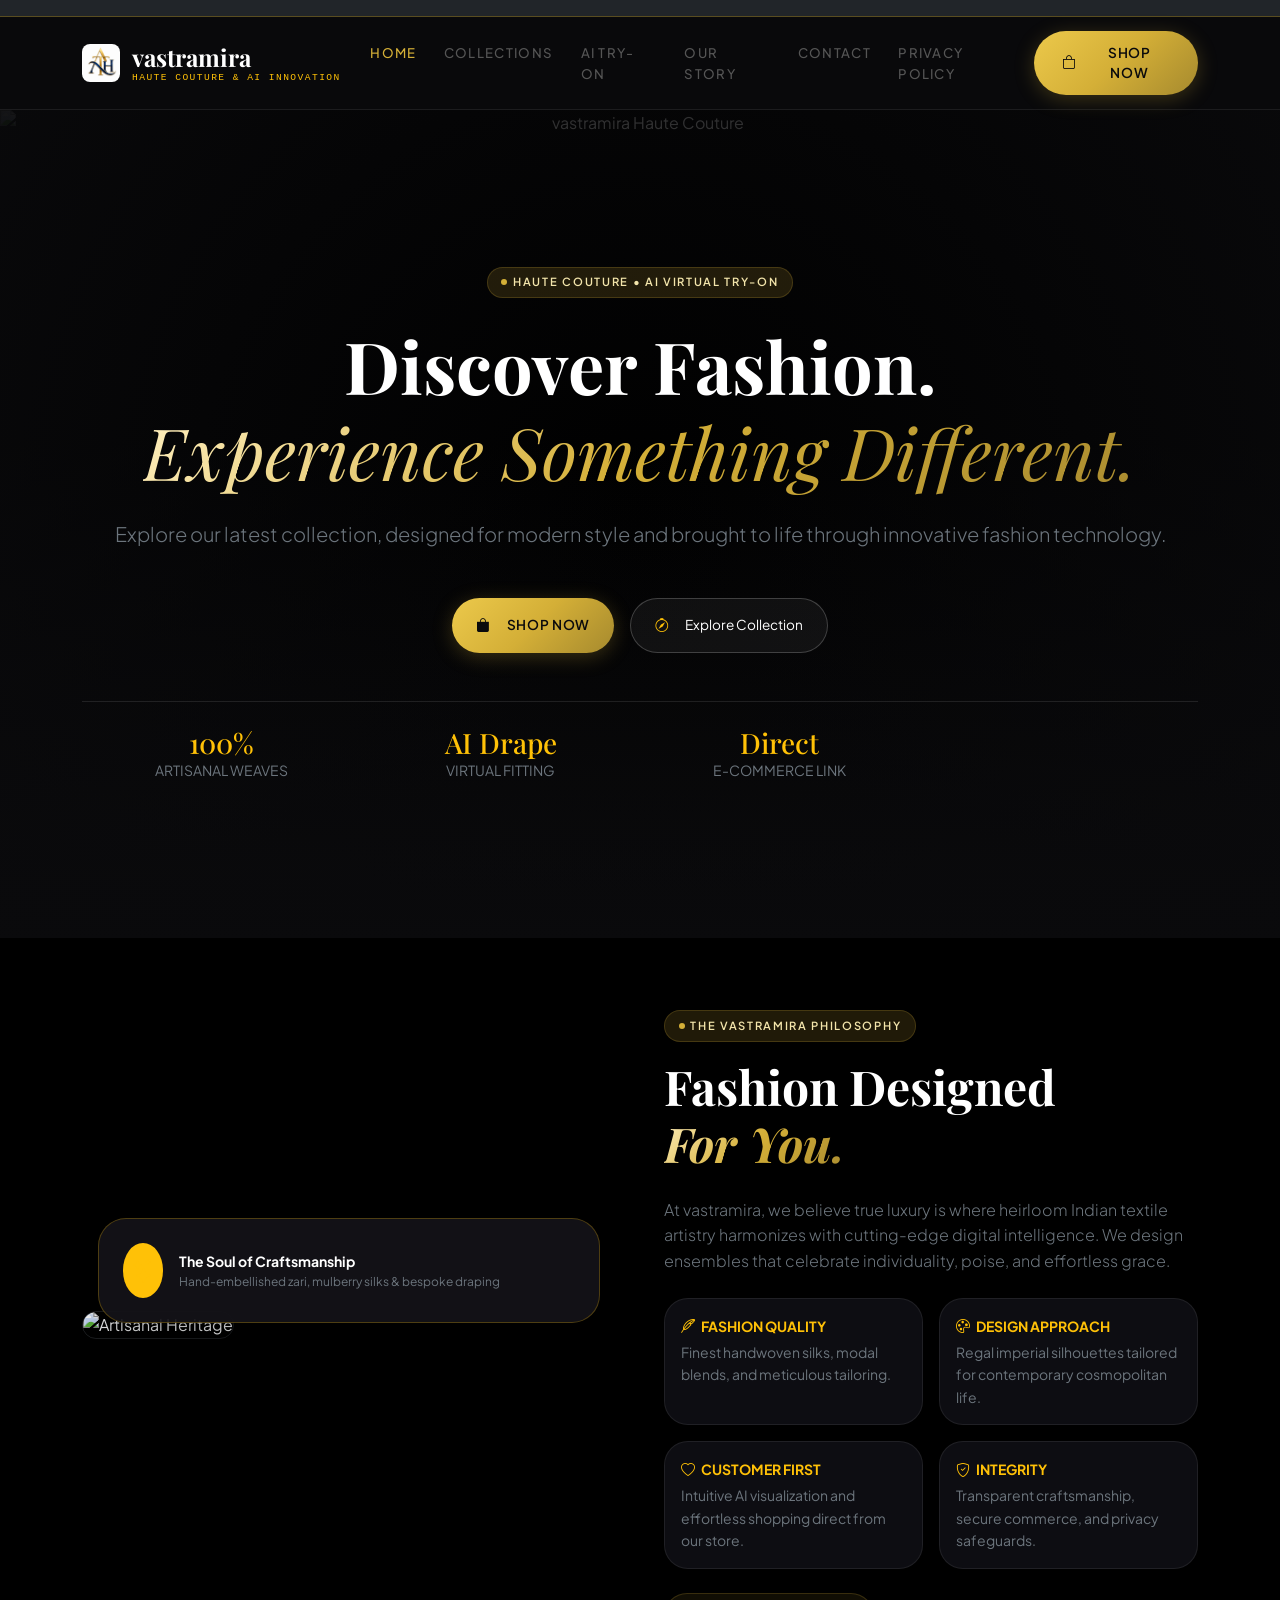
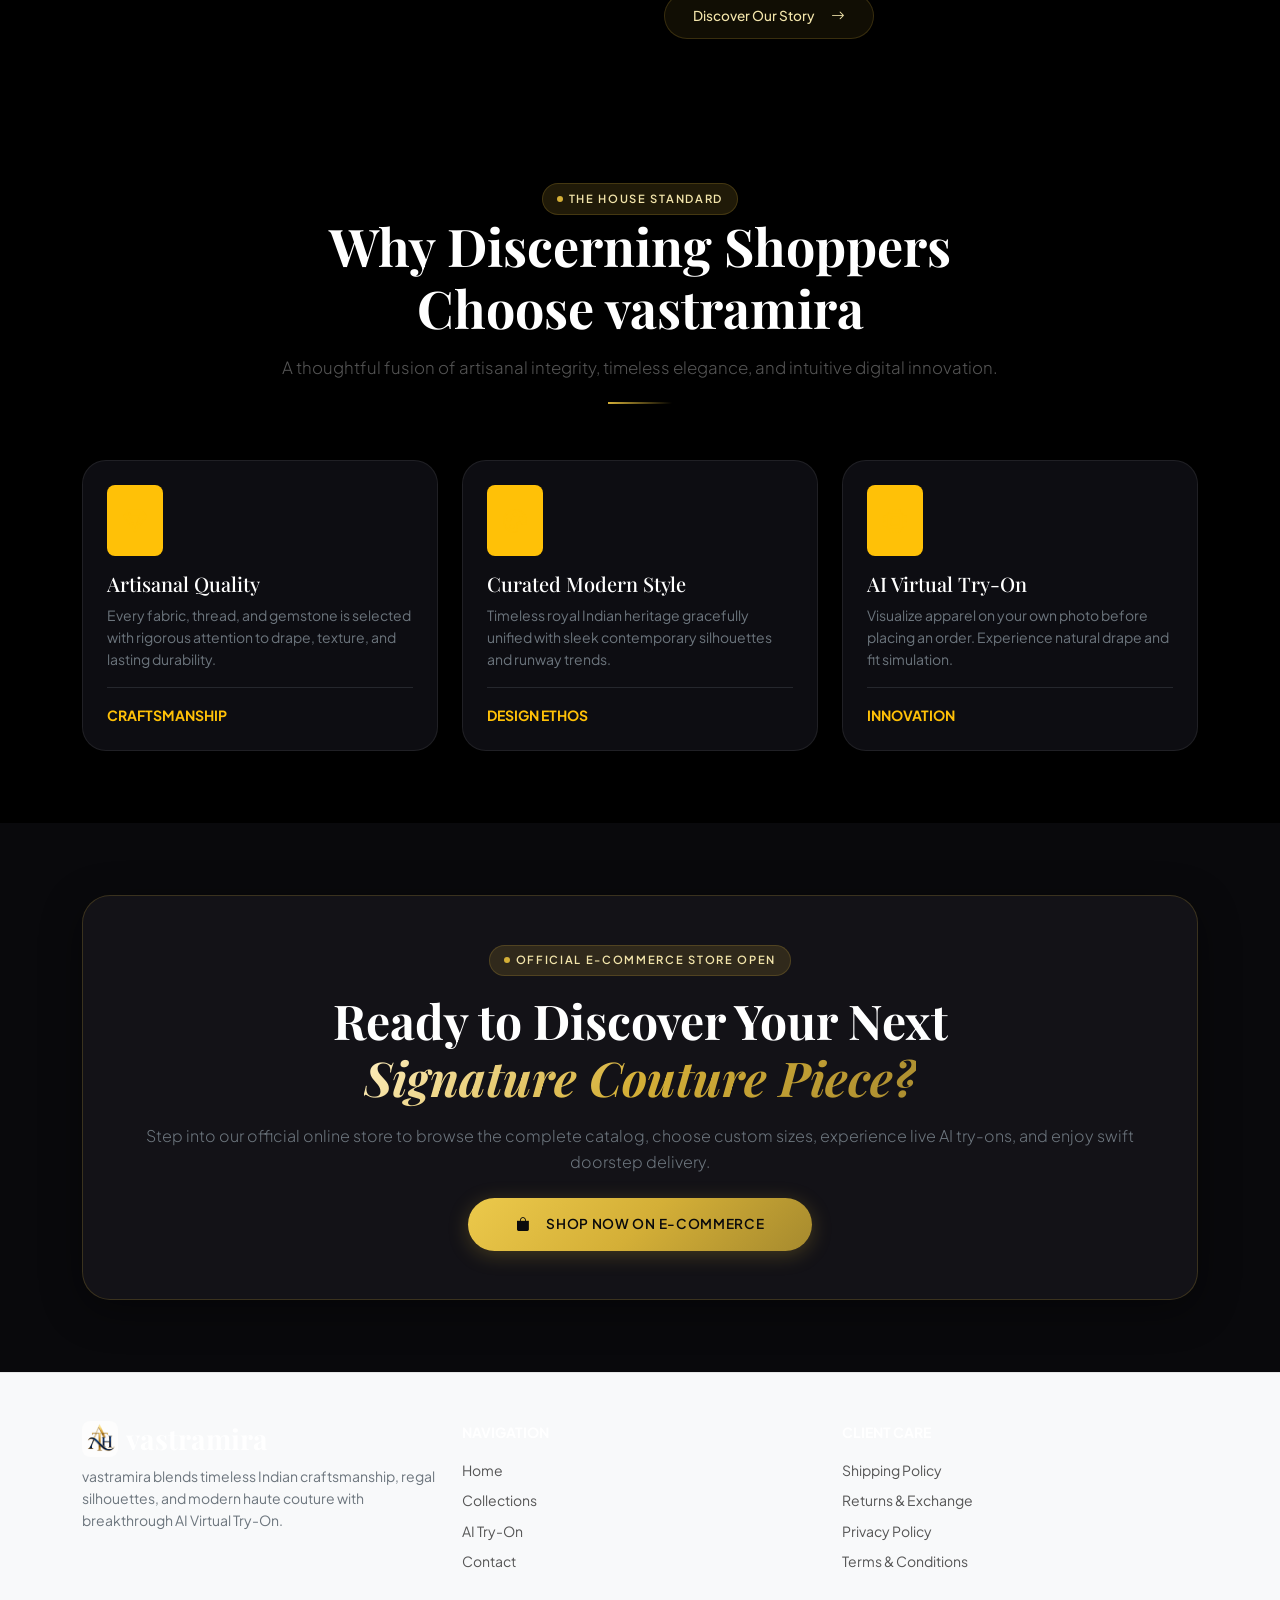
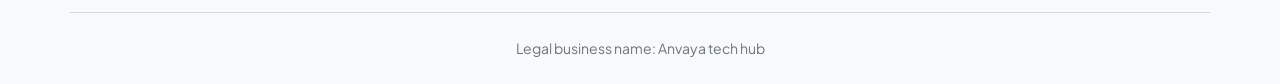
==== commit 4f67dda6: "anvaya tech hub added" ====
--- a/index.html
+++ b/index.html
@@ -14,7 +14,7 @@
   <meta name="keywords"
     content="vastramira, Indian Haute Couture, AI Virtual Try-On, Luxury Bridal Lehengas, Designer Silk Sarees, Royal Anarkalis, Men Imperial Bandhgalas">
   <link rel="canonical" href="https://vastramira.store/">
-
+<meta name="facebook-domain-verification" content="m5pbi7h6qs88n12j2dxxkqw7oseqir" />
   <!-- OpenGraph Tags -->
   <meta property="og:type" content="website">
   <meta property="og:title" content="vastramira | Modern Couture & AI Virtual Try-On">
@@ -382,7 +382,7 @@
           </ul>
         </div>
       </div>
-      <div class="pt-4 text-center small text-secondary">© 2026 vastramira Couture Inc. All rights reserved.</div>
+      <div class="pt-4 text-center small text-secondary">Legal business name: Anvaya tech hub</div>
     </div>
   </footer>
 
